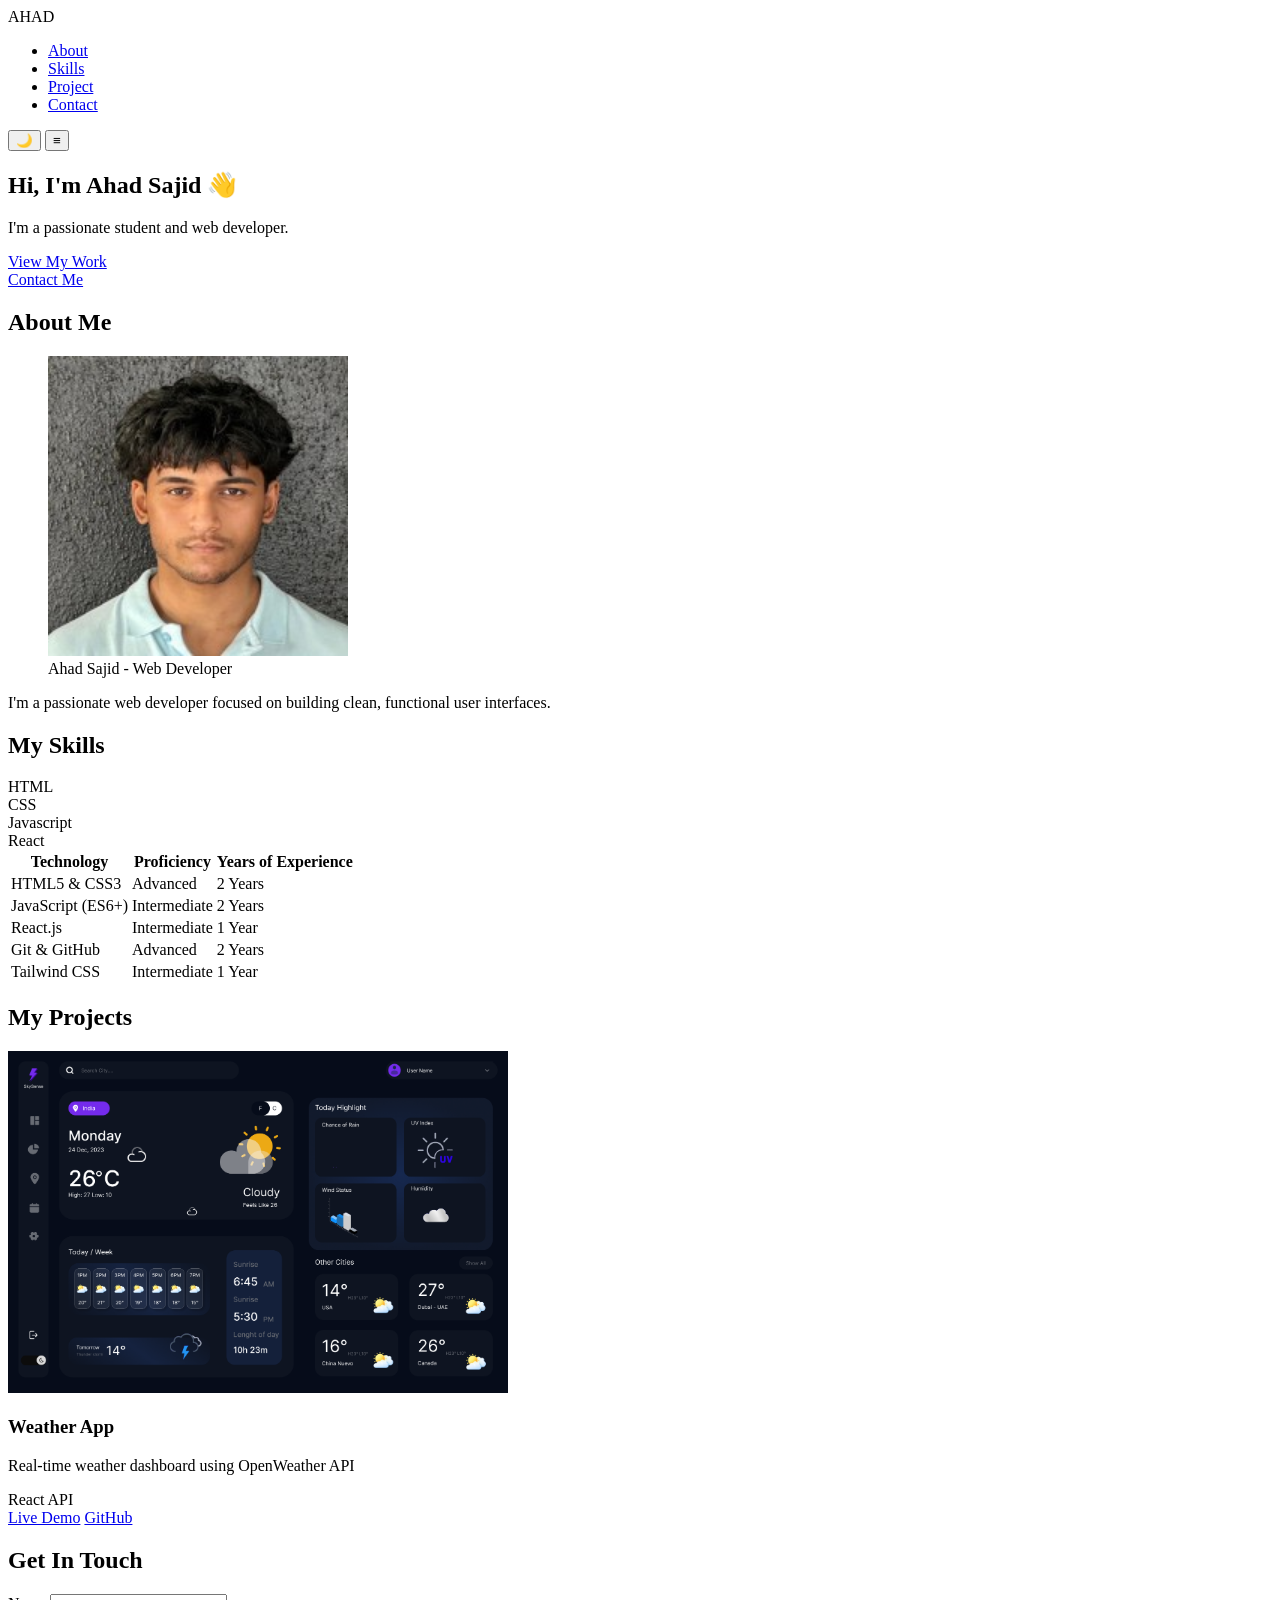
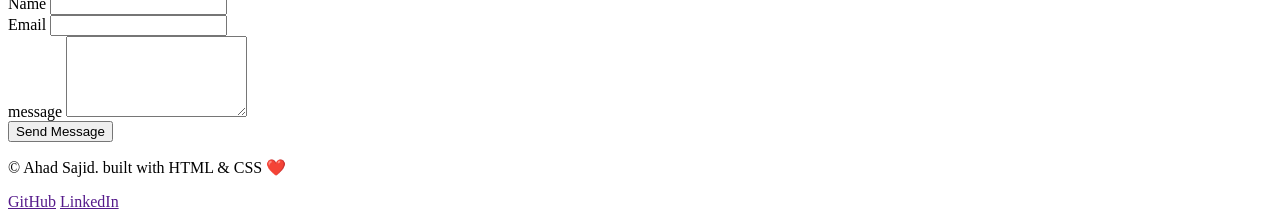
==== index.HTML @ 71b9ec17 "link" ====
<!DOCTYPE html>
<html lang="en">
  <head>
    <meta charset="UTF-8" />
    <meta name="viewport" content="width=device-width, initial-scale=1.0" />
    <title>My portfolio Ahad Sajid</title>

    <!-- Standard SEO Meta Tags -->
    <meta name="description" content="Portfolio of Ahad Sajid, a passionate student and web developer specializing in front-end development, HTML5, CSS3, JavaScript, and React." />
    <meta name="keywords" content="Ahad Sajid, web developer, portfolio, frontend developer, React, JavaScript, HTML, CSS" />
    <meta name="author" content="Ahad Sajid" />

    <!-- Open Graph (Facebook / WhatsApp / LinkedIn) Meta Tags -->
    <meta property="og:type" content="website" />
    <meta property="og:title" content="My portfolio Ahad Sajid" />
    <meta property="og:description" content="Portfolio of Ahad Sajid, a passionate student and web developer specializing in front-end development, HTML5, CSS3, JavaScript, and React." />
    <meta property="og:image" content="ahad.jpeg" />
    <meta property="og:url" content="#" />

    <!-- Twitter Card Meta Tags -->
    <meta name="twitter:card" content="summary_large_image" />
    <meta name="twitter:title" content="My portfolio Ahad Sajid" />
    <meta name="twitter:description" content="Portfolio of Ahad Sajid, a passionate student and web developer specializing in front-end development, HTML5, CSS3, JavaScript, and React." />
    <meta name="twitter:image" content="ahad.jpeg" />
  </head>
  <body>
    <header>
      <nav>
        <div class="logo">AHAD</div>
        <ul class="nav-link">
          <li><a href="#about">About</a></li>
          <li><a href="#skills">Skills</a></li>
          <li><a href="#projects">Project</a></li>
          <li><a href="#contact">Contact</a></li>
        </ul> 
        <button class="theme-toggle" aria-label="Toggle dark mode" title="Toggle dark mode">🌙</button> 
        <button class="menu-toggle" aria-label="Toggle navigation" aria-expanded="false">≡</button>
      </nav>
    </header>

    <main>
      <section id="hero" class="hero-section">
        <h1>Hi, I'm Ahad Sajid 👋</h1>
        <p>I'm a passionate student and web developer.</p>
        <div class="hero-button">
          <a href="#projects">View My Work</a><br>
          <a href="#contact">Contact Me</a>
        </div>
      </section>

      <section id="about" class="about-section">
        <h2>About Me</h2>
        <figure class="profile-figure">
          <img src="ahad.jpeg" alt="Ahad profile photo" width="300">
          <figcaption>Ahad Sajid - Web Developer</figcaption>
        </figure>
        <p>I'm a passionate web developer focused on building clean, functional user interfaces.</p>
      </section>

      <section id="skills" class="skill-section">
        <h2>My Skills</h2>
        <div class="skill-grid">
          <div class="skill-item" data-level="90">HTML</div>
          <div class="skill-item" data-level="80">CSS</div>
          <div class="skill-item" data-level="75">Javascript</div>
          <div class="skill-item" data-level="60">React</div>  
        </div>

        <!-- Skills Table -->
        <table>
          <thead>
            <tr>
              <th>Technology</th>
              <th>Proficiency</th>
              <th>Years of Experience</th>
            </tr>
          </thead>
          <tbody>
            <tr>
              <td>HTML5 & CSS3</td>
              <td>Advanced</td>
              <td>2 Years</td>
            </tr>
            <tr>
              <td>JavaScript (ES6+)</td>
              <td>Intermediate</td>
              <td>2 Years</td>
            </tr>
            <tr>
              <td>React.js</td>
              <td>Intermediate</td>
              <td>1 Year</td>
            </tr>
            <tr>
              <td>Git & GitHub</td>
              <td>Advanced</td>
              <td>2 Years</td>
            </tr>
            <tr>
              <td>Tailwind CSS</td>
              <td>Intermediate</td>
              <td>1 Year</td>
            </tr>
          </tbody>
        </table>
      </section>

      <section id="projects" class="projects-section">
        <h2>My Projects</h2>
        <div class="projects-grid">
          <article class="project-card" data-category="web">
            <img src="project1.png" alt="weather App screenshot" width="500px">
            <h3>Weather App</h3>
            <p>Real-time weather dashboard using OpenWeather API</p>
            <div class="project_tags">
              <span>React</span>
              <span>API</span>
            </div>
            <a href="#">Live Demo</a>
            <a href="https://github.com/Ahadcf">GitHub</a>
          </article>
        </div>
      </section>

      <!-- Restored Contact Section -->
      <section id="contact" class="contact-section">
        <h2>Get In Touch</h2>
        <form action="#" method="post" novalidate>
          <div class="form-group">
            <label for="name">Name</label>
            <input type="text" id="name" name="name" required>
          </div>
          <div class="form-group">
            <label for="email">Email</label>
            <input type="email" name="email" id="email" required>
          </div>
          <div class="form-group">
            <label for="message">message</label>
            <textarea name="message" id="message" rows="5" required></textarea>
          </div>
          <button type="submit" class="btn btn-primary">Send Message</button>
        </form>
      </section>
    </main>

    <!-- Updated Footer with Your Information -->
    <footer class="site-footer">
      <p>
        &copy; Ahad Sajid. built with HTML & CSS ❤️
      </p>
      <nav aria-label="socialmedia lins">
        <a href="" target="_blank">GitHub</a>
        <a href="" target="_blank">LinkedIn</a>
      </nav>
    </footer>
  </body>
</html>
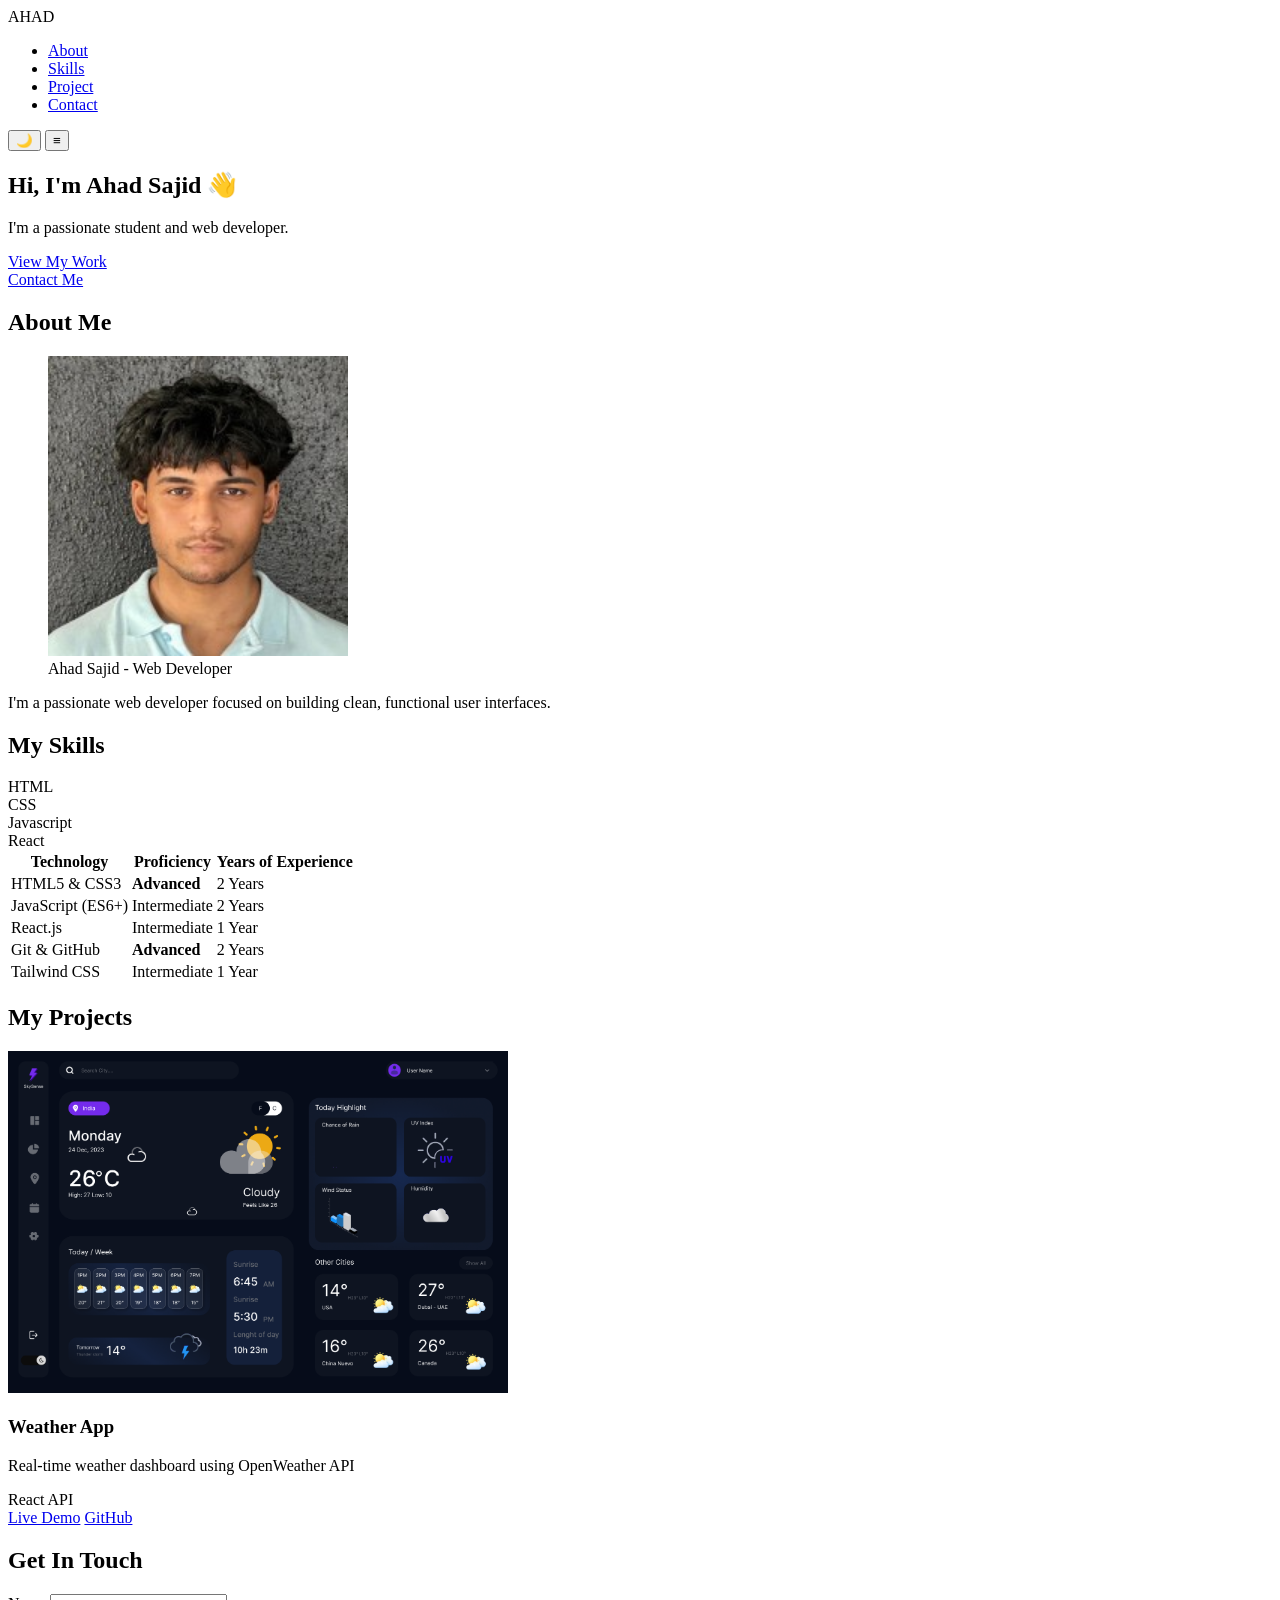
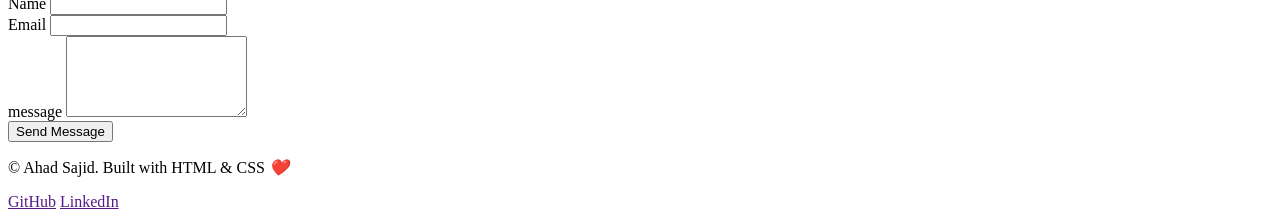
==== commit ddce8547: "style" ====
--- a/index.HTML
+++ b/index.HTML
@@ -78,7 +78,7 @@
           <tbody>
             <tr>
               <td>HTML5 & CSS3</td>
-              <td>Advanced</td>
+              <td><strong>Advanced</strong></td>
               <td>2 Years</td>
             </tr>
             <tr>
@@ -93,7 +93,7 @@
             </tr>
             <tr>
               <td>Git & GitHub</td>
-              <td>Advanced</td>
+              <td><strong>Advanced</strong></td>
               <td>2 Years</td>
             </tr>
             <tr>
@@ -108,7 +108,8 @@
       <section id="projects" class="projects-section">
         <h2>My Projects</h2>
         <div class="projects-grid">
-          <article class="project-card" data-category="web">
+          <!-- Added multiple data-* attributes to the project card below -->
+          <article class="project-card" data-category="web" data-year="2026" data-tech="react">
             <img src="project1.png" alt="weather App screenshot" width="500px">
             <h3>Weather App</h3>
             <p>Real-time weather dashboard using OpenWeather API</p>
@@ -146,7 +147,7 @@
     <!-- Updated Footer with Your Information -->
     <footer class="site-footer">
       <p>
-        &copy; Ahad Sajid. built with HTML & CSS ❤️
+        &copy; Ahad Sajid. Built with HTML & CSS <em>❤️</em>
       </p>
       <nav aria-label="socialmedia lins">
         <a href="" target="_blank">GitHub</a>
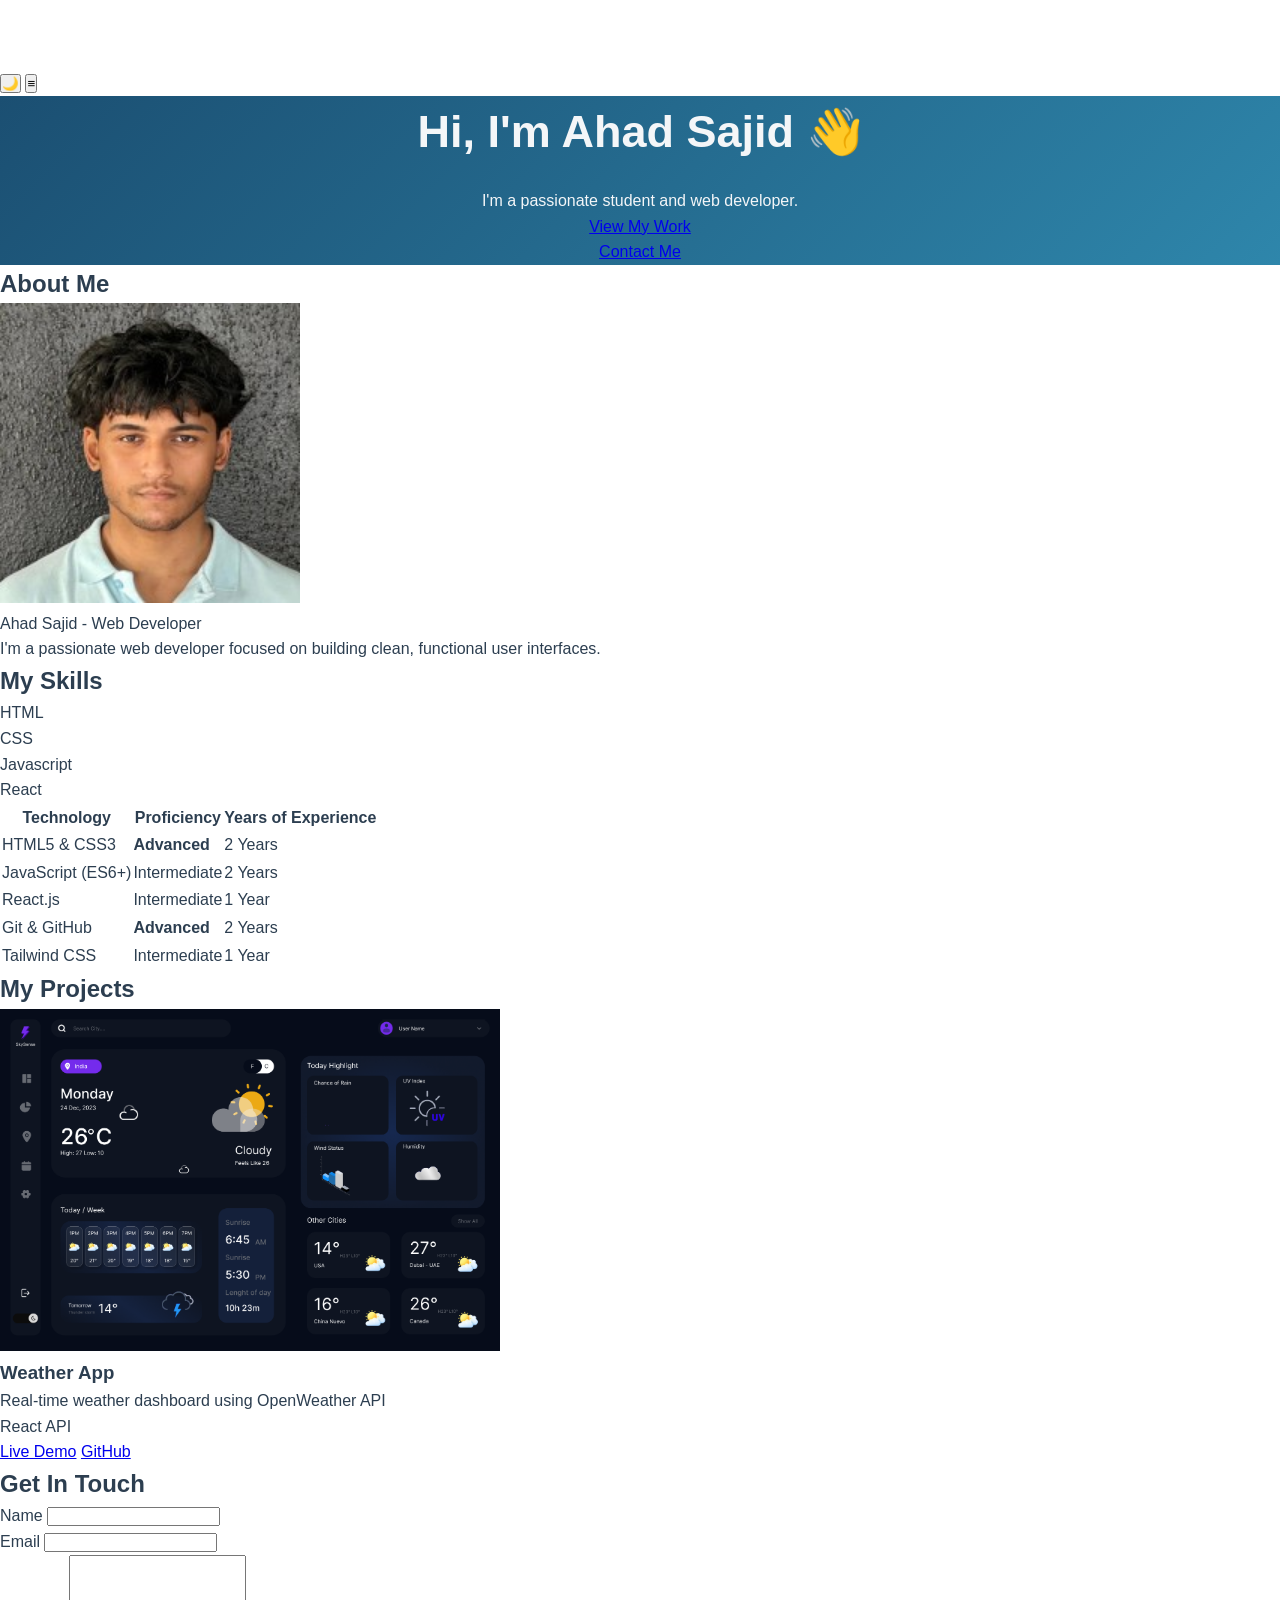
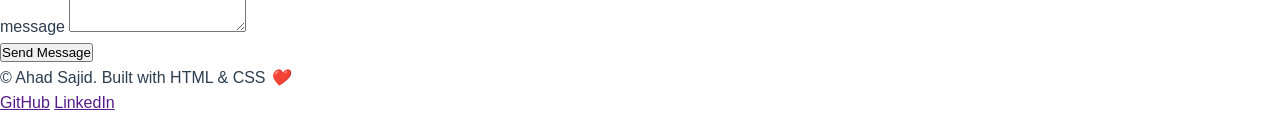
==== commit e2fb41fd: "styl upd" ====
--- a/index.HTML
+++ b/index.HTML
@@ -22,6 +22,7 @@
     <meta name="twitter:title" content="My portfolio Ahad Sajid" />
     <meta name="twitter:description" content="Portfolio of Ahad Sajid, a passionate student and web developer specializing in front-end development, HTML5, CSS3, JavaScript, and React." />
     <meta name="twitter:image" content="ahad.jpeg" />
+    <link rel="stylesheet" href="style.css">
   </head>
   <body>
     <header>
--- a/style.css
+++ b/style.css
@@ -0,0 +1,61 @@
+*{
+    box-sizing: border-box;
+    margin:0;
+    padding: 0;
+}
+:root{
+    --primary:#1B4F72;
+    --accent:#F18F01;
+    --text:#2C3E50;
+    --light:#F4F6F8;
+    --white:#FFFFFF;
+    --font-main:'Segoe UI', Tahoma, Geneva, Verdana, sans-serif;
+ 
+}
+body{
+    font-family:var(--font-main);
+    color:var(--text);
+    line-height:1.6;
+    background: #FFFFFF;
+}
+.navbar{
+    display: flex;
+    justify-content: space-between;
+    align-items: center;
+    padding: 20px 5%;
+    background:var(--primary);
+    /* position:sticky;
+    top:0;
+    z-index: 1000; */
+}
+.logo{
+    font-size: 28px;
+    font-weight:bold;
+    color:var(--white);
+}
+ 
+.nav-link{
+    list-style:none;
+    display: flex;
+    gap:30px;
+}
+ 
+.nav-link a{
+    text-decoration: none;
+    color:var(--white);
+    font-weight:500;
+}
+ 
+.nav-link a:hover{
+    color:var(--accent);
+}
+.hero-section{
+    background:linear-gradient(135deg, var(--primary),#2E86AB);
+    color: #F4F6F8;
+    text-align: center;
+}
+ 
+.hero-section h1{
+    font-size:45px;
+    margin-bottom:20px;
+}
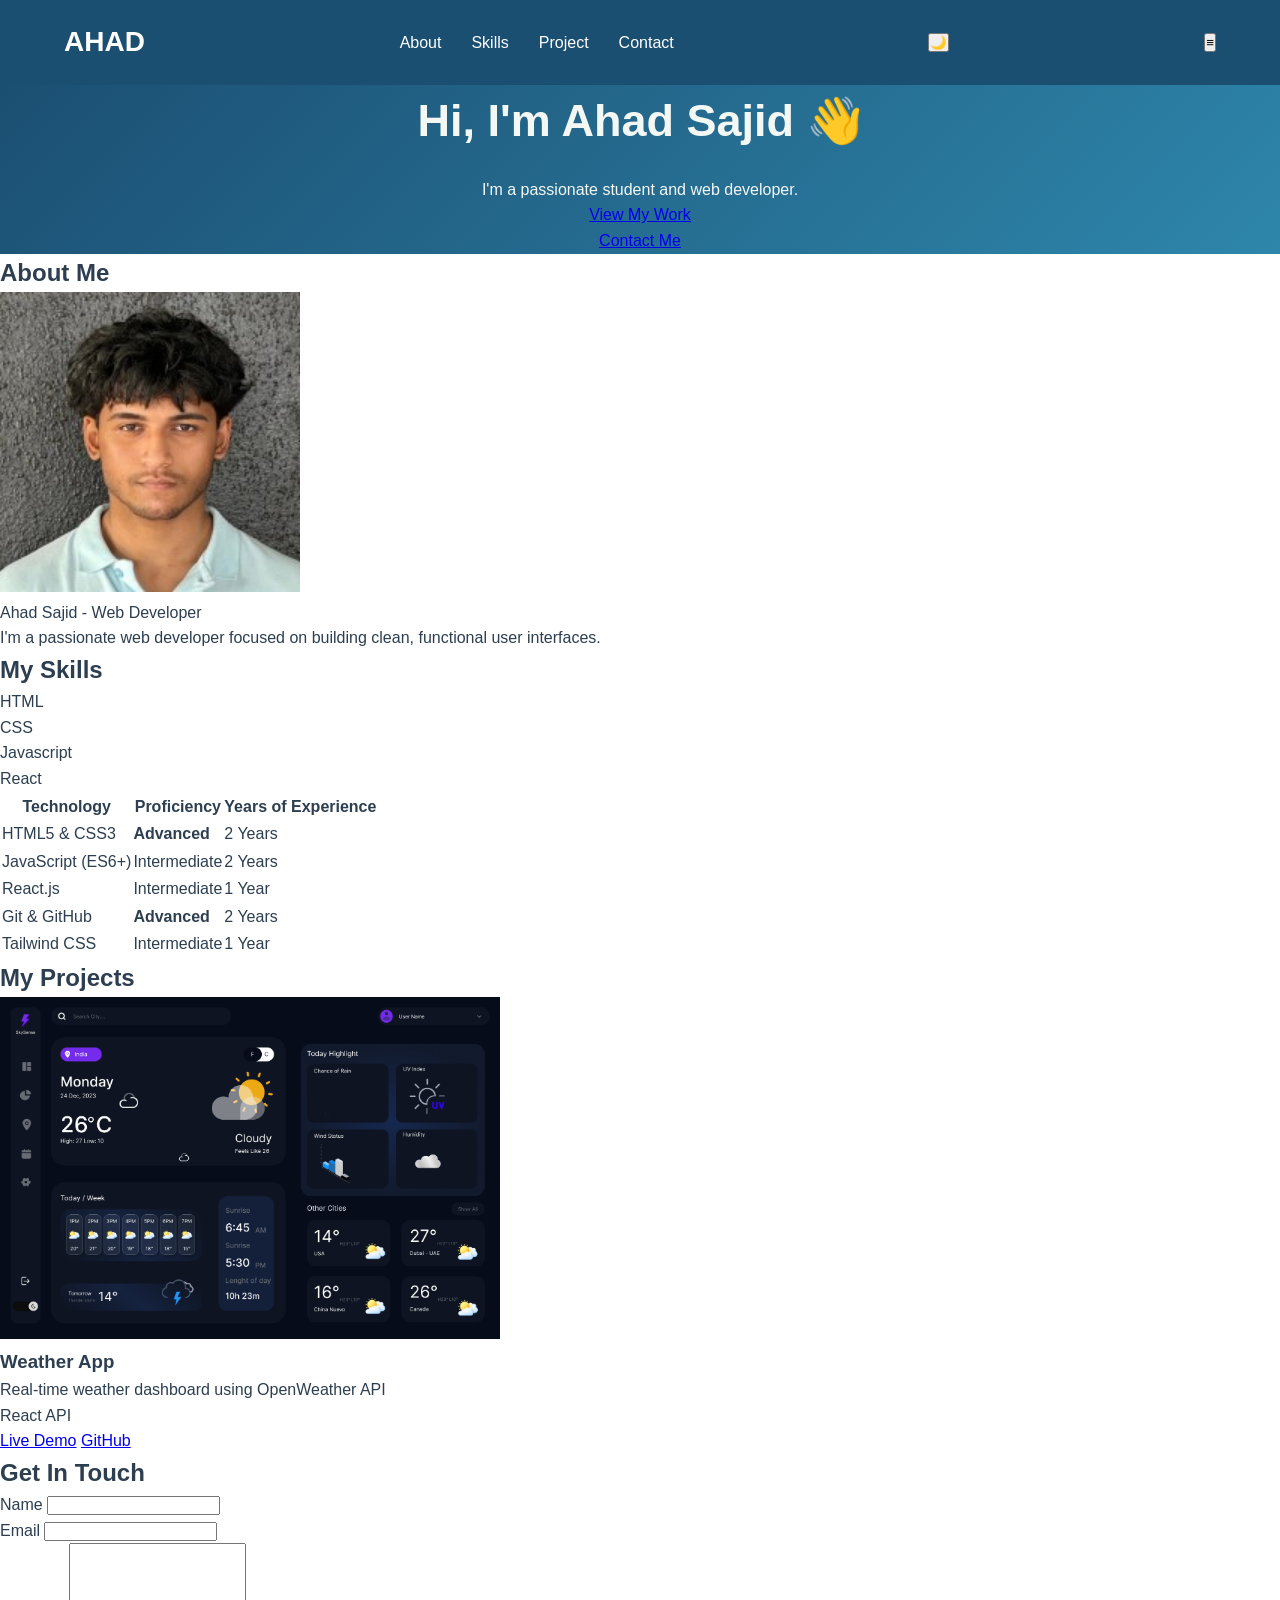
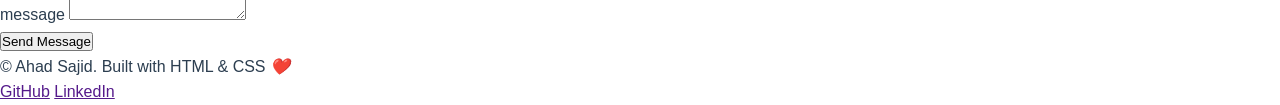
==== commit 4dab1743: "day 5" ====
--- a/index.HTML
+++ b/index.HTML
@@ -26,7 +26,7 @@
   </head>
   <body>
     <header>
-      <nav>
+      <nav class="navbar">
         <div class="logo">AHAD</div>
         <ul class="nav-link">
           <li><a href="#about">About</a></li>
--- a/style.css
+++ b/style.css
@@ -18,15 +18,19 @@
     line-height:1.6;
     background: #FFFFFF;
 }
+
+header{
+    position:sticky;
+    top:0;
+    z-index: 10000;
+}
 .navbar{
     display: flex;
     justify-content: space-between;
     align-items: center;
     padding: 20px 5%;
     background:var(--primary);
-    /* position:sticky;
-    top:0;
-    z-index: 1000; */
+   
 }
 .logo{
     font-size: 28px;
@@ -51,11 +55,11 @@
 }
 .hero-section{
     background:linear-gradient(135deg, var(--primary),#2E86AB);
-    color: #F4F6F8;
+    color: #f4f8f4;
     text-align: center;
 }
  
 .hero-section h1{
     font-size:45px;
     margin-bottom:20px;
-}+}
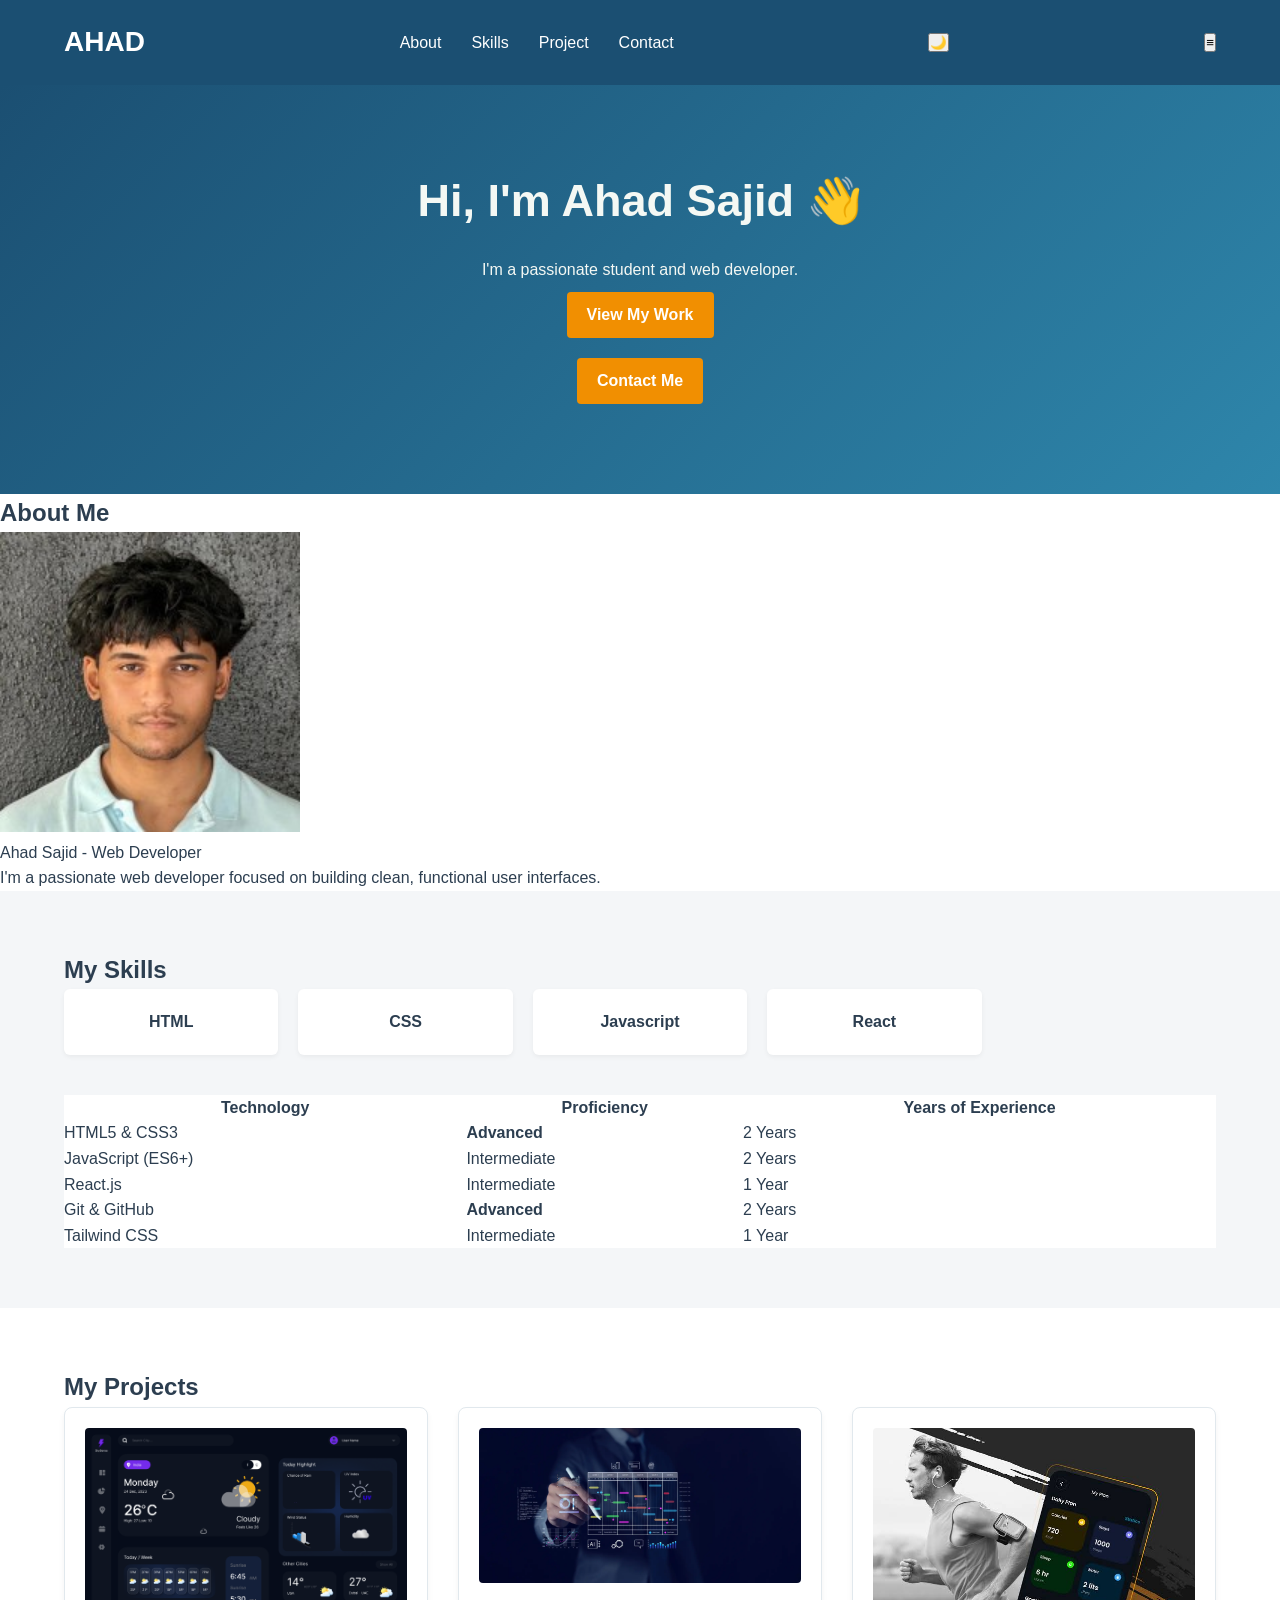
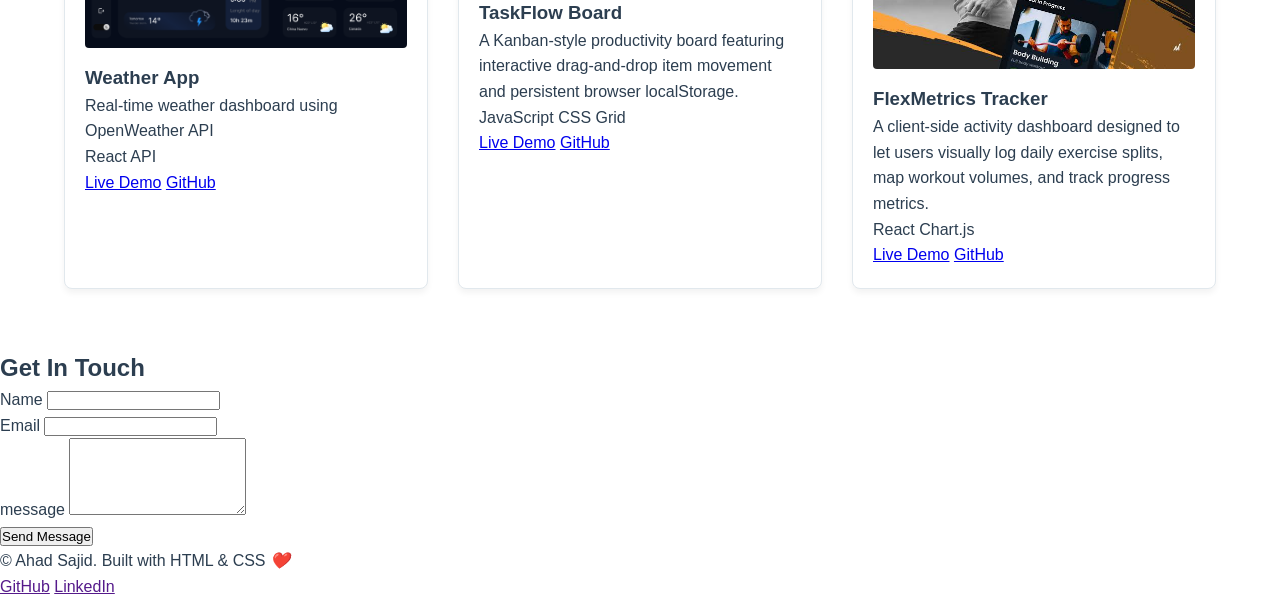
==== commit b388bd62: "day6" ====
--- a/index.HTML
+++ b/index.HTML
@@ -22,6 +22,8 @@
     <meta name="twitter:title" content="My portfolio Ahad Sajid" />
     <meta name="twitter:description" content="Portfolio of Ahad Sajid, a passionate student and web developer specializing in front-end development, HTML5, CSS3, JavaScript, and React." />
     <meta name="twitter:image" content="ahad.jpeg" />
+    
+    <!-- Link to external stylesheet -->
     <link rel="stylesheet" href="style.css">
   </head>
   <body>
@@ -109,9 +111,9 @@
       <section id="projects" class="projects-section">
         <h2>My Projects</h2>
         <div class="projects-grid">
-          <!-- Added multiple data-* attributes to the project card below -->
+          <!-- Project Card 1 (Weather App) -->
           <article class="project-card" data-category="web" data-year="2026" data-tech="react">
-            <img src="project1.png" alt="weather App screenshot" width="500px">
+            <img src="project1.png" alt="weather App screenshot">
             <h3>Weather App</h3>
             <p>Real-time weather dashboard using OpenWeather API</p>
             <div class="project_tags">
@@ -121,10 +123,35 @@
             <a href="#">Live Demo</a>
             <a href="https://github.com/Ahadcf">GitHub</a>
           </article>
+
+          <!-- Project Card 2 (Task Manager) -->
+          <article class="project-card" data-category="web" data-year="2026" data-tech="javascript">
+            <img src="project2.png" alt="Task manager app screenshot">
+            <h3>TaskFlow Board</h3>
+            <p>A Kanban-style productivity board featuring interactive drag-and-drop item movement and persistent browser localStorage.</p>
+            <div class="project_tags">
+              <span>JavaScript</span>
+              <span>CSS Grid</span>
+            </div>
+            <a href="#">Live Demo</a>
+            <a href="https://github.com/Ahadcf">GitHub</a>
+          </article>
+
+          <!-- Project Card 3 (Fitness Tracker) -->
+          <article class="project-card" data-category="web" data-year="2026" data-tech="react">
+            <img src="project3.png" alt="Fitness tracker application interface screenshot">
+            <h3>FlexMetrics Tracker</h3>
+            <p>A client-side activity dashboard designed to let users visually log daily exercise splits, map workout volumes, and track progress metrics.</p>
+            <div class="project_tags">
+              <span>React</span>
+              <span>Chart.js</span>
+            </div>
+            <a href="#">Live Demo</a>
+            <a href="https://github.com/Ahadcf">GitHub</a>
+          </article>
         </div>
       </section>
 
-      <!-- Restored Contact Section -->
       <section id="contact" class="contact-section">
         <h2>Get In Touch</h2>
         <form action="#" method="post" novalidate>
@@ -145,7 +172,6 @@
       </section>
     </main>
 
-    <!-- Updated Footer with Your Information -->
     <footer class="site-footer">
       <p>
         &copy; Ahad Sajid. Built with HTML & CSS <em>❤️</em>
--- a/style.css
+++ b/style.css
@@ -1,65 +1,166 @@
-*{
+* {
     box-sizing: border-box;
-    margin:0;
+    margin: 0;
     padding: 0;
 }
-:root{
-    --primary:#1B4F72;
-    --accent:#F18F01;
-    --text:#2C3E50;
-    --light:#F4F6F8;
-    --white:#FFFFFF;
-    --font-main:'Segoe UI', Tahoma, Geneva, Verdana, sans-serif;
- 
-}
-body{
-    font-family:var(--font-main);
-    color:var(--text);
-    line-height:1.6;
-    background: #FFFFFF;
+
+html, body {
+    width: 100%;
+    overflow-x: hidden; /* Prevents stray elements from causing horizontal scrolling */
 }
 
-header{
-    position:sticky;
-    top:0;
+
+:root {
+    --primary: #1B4F72;
+    --accent: #F18F01;
+    --text: #2C3E50;
+    --light: #F4F6F8;
+    --white: #FFFFFF;
+    --font-main: 'Segoe UI', Tahoma, Geneva, Verdana, sans-serif;
+}
+
+
+
+body {
+    font-family: var(--font-main);
+    color: var(--text);
+    line-height: 1.6;
+    background: var(--white);
+}
+
+header {
+    position: sticky;
+    top: 0;
     z-index: 10000;
 }
-.navbar{
+
+.navbar {
     display: flex;
     justify-content: space-between;
     align-items: center;
     padding: 20px 5%;
-    background:var(--primary);
-   
+    background: var(--primary);
 }
-.logo{
+
+.logo {
     font-size: 28px;
-    font-weight:bold;
-    color:var(--white);
+    font-weight: bold;
+    color: var(--white);
 }
- 
-.nav-link{
-    list-style:none;
+
+.nav-link {
+    list-style: none;
     display: flex;
-    gap:30px;
+    gap: 30px;
 }
- 
-.nav-link a{
+
+.nav-link a {
     text-decoration: none;
-    color:var(--white);
-    font-weight:500;
+    color: var(--white);
+    font-weight: 500;
 }
- 
-.nav-link a:hover{
-    color:var(--accent);
+
+.nav-link a:hover {
+    color: var(--accent);
 }
-.hero-section{
-    background:linear-gradient(135deg, var(--primary),#2E86AB);
+
+.hero-section {
+    background: linear-gradient(135deg, var(--primary), #2E86AB);
     color: #f4f8f4;
     text-align: center;
+    padding: 80px 20px;
+    display: flex;
+    flex-direction: column;
+    justify-content: center;
+    align-items: center;
 }
- 
-.hero-section h1{
-    font-size:45px;
-    margin-bottom:20px;
+
+.hero-section h1 {
+    font-size: clamp(32px, 5vw, 45px); /* Fluid typography to prevent text clipping */
+    margin-bottom: 20px;
 }
+
+.hero-button a {
+    display: inline-block;
+    margin: 10px;
+    padding: 10px 20px;
+    background-color: var(--accent);
+    color: var(--white);
+    text-decoration: none;
+    border-radius: 4px;
+    font-weight: bold;
+}
+
+
+.skill-section {
+    padding: 60px 5%;
+    background-color: var(--light);
+}
+
+.skill-grid {
+    display: grid;
+    grid-template-columns: repeat(auto-fill, minmax(200px, 1fr));
+    gap: 20px;
+    margin-bottom: 40px;
+}
+
+.skill-item {
+    background: var(--white);
+    padding: 20px;
+    text-align: center;
+    border-radius: 6px;
+    font-weight: bold;
+    box-shadow: 0 2px 5px rgba(0,0,0,0.05);
+}
+
+.skill-section table {
+    width: 100%;
+    margin-top: 30px;
+    border-collapse: collapse;
+    background: var(--white);
+}
+
+
+.projects-section {
+    padding: 60px 5%;
+}
+
+.projects-grid {
+    display: grid;
+    /* 1. Mobile First: 1 column by default */
+    grid-template-columns: repeat(1, 1fr);
+    gap: 30px;
+}
+
+.project-card {
+    background: var(--white);
+    border: 1px solid #e1e8ed;
+    border-radius: 8px;
+    padding: 20px;
+    box-shadow: 0 4px 6px rgba(0,0,0,0.05);
+}
+
+.project-card img {
+    width: 100%;       
+    height: auto;     
+    max-width: 100%;   
+    border-radius: 4px;
+    display: block;
+    margin-bottom: 15px;
+}
+
+
+
+/* 2. Tablet Viewport (768px and up): 2 columns */
+@media (min-width: 768px) {
+    .projects-grid {
+        grid-template-columns: repeat(2, 1fr);
+    }
+}
+
+/* 3. Desktop Viewport (1024px and up): 3 columns */
+@media (min-width: 1024px) {
+    .projects-grid {
+        grid-template-columns: repeat(3, 1fr);
+    }
+}
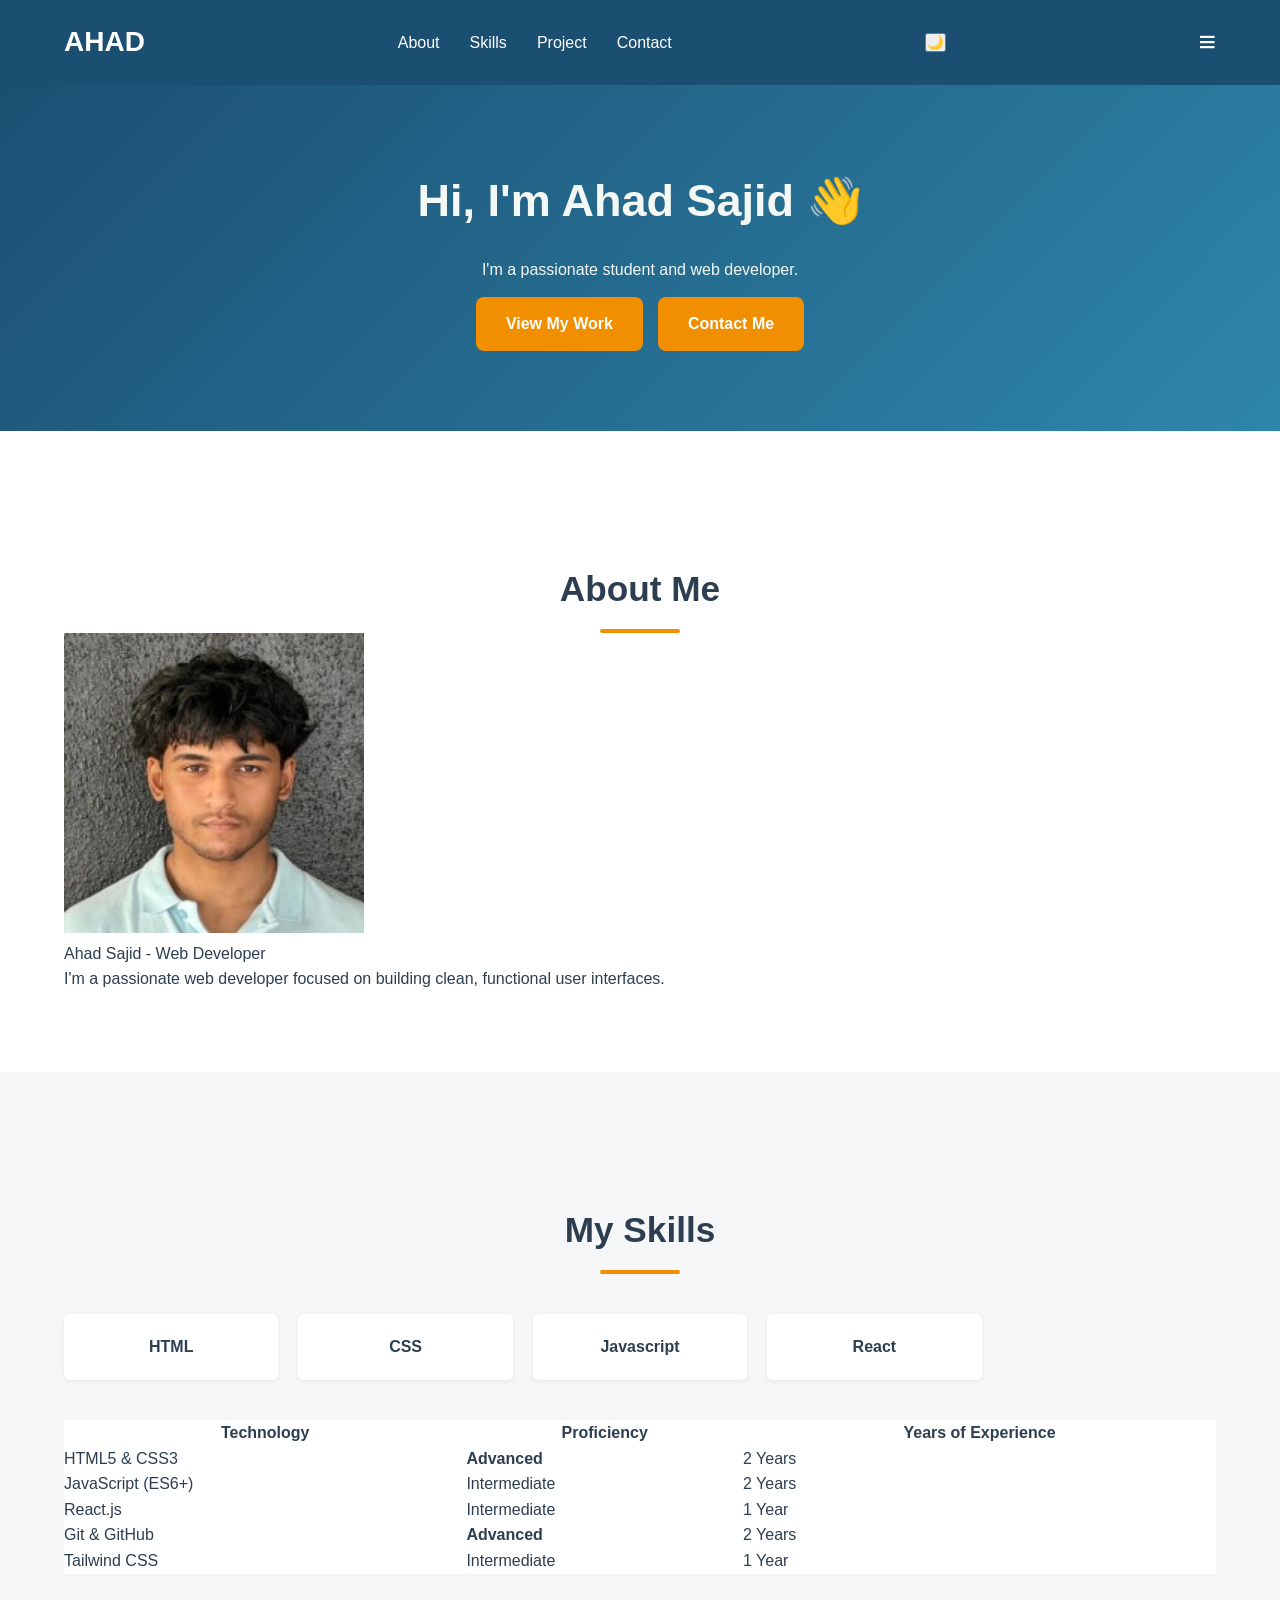
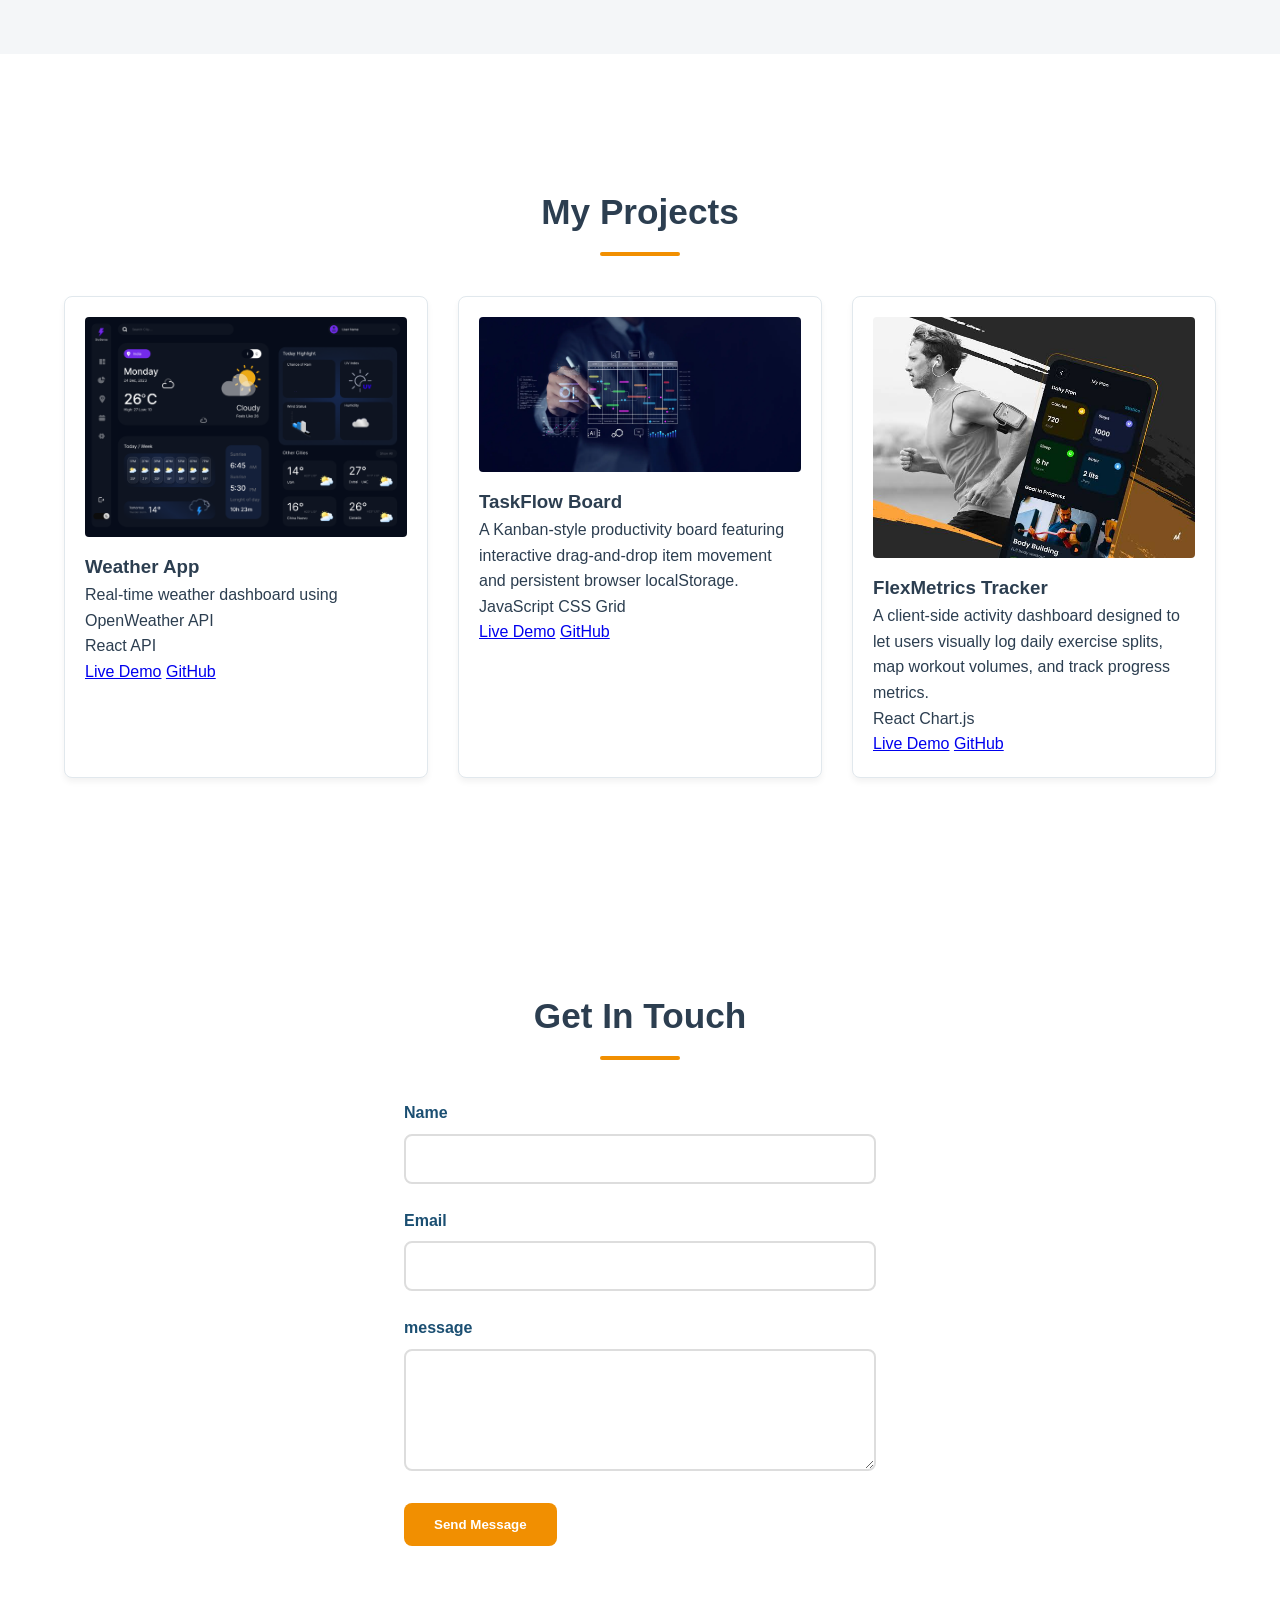
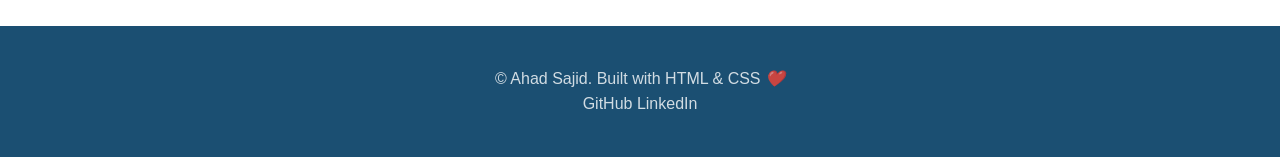
==== commit af0f2acb: "day6" ====
--- a/index.HTML
+++ b/index.HTML
@@ -5,25 +5,21 @@
     <meta name="viewport" content="width=device-width, initial-scale=1.0" />
     <title>My portfolio Ahad Sajid</title>
 
-    <!-- Standard SEO Meta Tags -->
     <meta name="description" content="Portfolio of Ahad Sajid, a passionate student and web developer specializing in front-end development, HTML5, CSS3, JavaScript, and React." />
     <meta name="keywords" content="Ahad Sajid, web developer, portfolio, frontend developer, React, JavaScript, HTML, CSS" />
     <meta name="author" content="Ahad Sajid" />
 
-    <!-- Open Graph (Facebook / WhatsApp / LinkedIn) Meta Tags -->
     <meta property="og:type" content="website" />
     <meta property="og:title" content="My portfolio Ahad Sajid" />
     <meta property="og:description" content="Portfolio of Ahad Sajid, a passionate student and web developer specializing in front-end development, HTML5, CSS3, JavaScript, and React." />
     <meta property="og:image" content="ahad.jpeg" />
     <meta property="og:url" content="#" />
 
-    <!-- Twitter Card Meta Tags -->
     <meta name="twitter:card" content="summary_large_image" />
     <meta name="twitter:title" content="My portfolio Ahad Sajid" />
     <meta name="twitter:description" content="Portfolio of Ahad Sajid, a passionate student and web developer specializing in front-end development, HTML5, CSS3, JavaScript, and React." />
     <meta name="twitter:image" content="ahad.jpeg" />
     
-    <!-- Link to external stylesheet -->
     <link rel="stylesheet" href="style.css">
   </head>
   <body>
@@ -44,10 +40,10 @@
     <main>
       <section id="hero" class="hero-section">
         <h1>Hi, I'm Ahad Sajid 👋</h1>
-        <p>I'm a passionate student and web developer.</p>
+        <p class="tagline">I'm a passionate student and web developer.</p>
         <div class="hero-button">
-          <a href="#projects">View My Work</a><br>
-          <a href="#contact">Contact Me</a>
+          <a href="#projects" class="btn btn-primary">View My Work</a>
+          <a href="#contact" class="btn btn-primary">Contact Me</a>
         </div>
       </section>
 
@@ -69,7 +65,6 @@
           <div class="skill-item" data-level="60">React</div>  
         </div>
 
-        <!-- Skills Table -->
         <table>
           <thead>
             <tr>
@@ -111,7 +106,6 @@
       <section id="projects" class="projects-section">
         <h2>My Projects</h2>
         <div class="projects-grid">
-          <!-- Project Card 1 (Weather App) -->
           <article class="project-card" data-category="web" data-year="2026" data-tech="react">
             <img src="project1.png" alt="weather App screenshot">
             <h3>Weather App</h3>
@@ -124,7 +118,6 @@
             <a href="https://github.com/Ahadcf">GitHub</a>
           </article>
 
-          <!-- Project Card 2 (Task Manager) -->
           <article class="project-card" data-category="web" data-year="2026" data-tech="javascript">
             <img src="project2.png" alt="Task manager app screenshot">
             <h3>TaskFlow Board</h3>
@@ -137,7 +130,6 @@
             <a href="https://github.com/Ahadcf">GitHub</a>
           </article>
 
-          <!-- Project Card 3 (Fitness Tracker) -->
           <article class="project-card" data-category="web" data-year="2026" data-tech="react">
             <img src="project3.png" alt="Fitness tracker application interface screenshot">
             <h3>FlexMetrics Tracker</h3>
--- a/style.css
+++ b/style.css
@@ -6,9 +6,8 @@
 
 html, body {
     width: 100%;
-    overflow-x: hidden; /* Prevents stray elements from causing horizontal scrolling */
-}
-
+    overflow-x: hidden;
+}
 
 :root {
     --primary: #1B4F72;
@@ -19,8 +18,6 @@
     --font-main: 'Segoe UI', Tahoma, Geneva, Verdana, sans-serif;
 }
 
-
-
 body {
     font-family: var(--font-main);
     color: var(--text);
@@ -34,6 +31,72 @@
     z-index: 10000;
 }
 
+section {
+    padding: 80px 5%;
+}
+
+section h2 {
+    font-size: 2.2rem;
+    text-align: center;
+    margin-top: 50px;
+    position: relative;
+}
+
+section h2::after {
+    content: "";
+    display: block;
+    width: 80px;
+    height: 4px;
+    background: var(--accent);
+    margin: 12px auto 0;
+    border-radius: 2px;
+}
+
+.btn {
+    display: inline-block;
+    padding: 12px 28px;
+    border-radius: 8px;
+    text-decoration: none;
+    font-weight: 600;
+    cursor: pointer;
+    border: 2px solid transparent;
+    transition: all 0.3s ease;
+}
+
+.btn-primary {
+    background-color: var(--accent);
+    color: var(--white);
+}
+
+.btn-primary:hover {
+    background-color: transparent;
+    color: var(--accent);
+    border-color: var(--accent);
+}
+
+@keyframes fadeinup {
+    from {
+        opacity: 0;
+        transform: translateY(30px);
+    }
+    to {
+        opacity: 1;
+        transform: translateY(0);
+    }
+}
+
+.tagline {
+    animation: fadeinup 0.8s ease 0.2s both;
+}
+
+.hero-button {
+    animation: fadeinup 0.8s ease 0.2s both;
+}
+
+.hero-section h1 {
+    animation: fadeinup 0.8s ease 0.2s both;
+}
+
 .navbar {
     display: flex;
     justify-content: space-between;
@@ -64,11 +127,18 @@
     color: var(--accent);
 }
 
+.menu-toggle {
+    background: none;
+    border: none;
+    color: white;
+    font-size: 30px;
+    cursor: pointer;
+}
+
 .hero-section {
     background: linear-gradient(135deg, var(--primary), #2E86AB);
     color: #f4f8f4;
     text-align: center;
-    padding: 80px 20px;
     display: flex;
     flex-direction: column;
     justify-content: center;
@@ -76,24 +146,19 @@
 }
 
 .hero-section h1 {
-    font-size: clamp(32px, 5vw, 45px); /* Fluid typography to prevent text clipping */
+    font-size: clamp(32px, 5vw, 45px);
     margin-bottom: 20px;
 }
 
-.hero-button a {
-    display: inline-block;
-    margin: 10px;
-    padding: 10px 20px;
-    background-color: var(--accent);
-    color: var(--white);
-    text-decoration: none;
-    border-radius: 4px;
-    font-weight: bold;
-}
-
+.hero-button {
+    margin-top: 15px;
+    display: flex;
+    gap: 15px;
+    justify-content: center;
+    flex-wrap: wrap;
+}
 
 .skill-section {
-    padding: 60px 5%;
     background-color: var(--light);
 }
 
@@ -101,6 +166,7 @@
     display: grid;
     grid-template-columns: repeat(auto-fill, minmax(200px, 1fr));
     gap: 20px;
+    margin-top: 40px;
     margin-bottom: 40px;
 }
 
@@ -120,16 +186,11 @@
     background: var(--white);
 }
 
-
-.projects-section {
-    padding: 60px 5%;
-}
-
 .projects-grid {
     display: grid;
-    /* 1. Mobile First: 1 column by default */
     grid-template-columns: repeat(1, 1fr);
     gap: 30px;
+    margin-top: 40px;
 }
 
 .project-card {
@@ -141,26 +202,72 @@
 }
 
 .project-card img {
-    width: 100%;       
-    height: auto;     
-    max-width: 100%;   
+    width: 100%;
+    height: auto;
+    max-width: 100%;
     border-radius: 4px;
     display: block;
     margin-bottom: 15px;
 }
 
-
-
-/* 2. Tablet Viewport (768px and up): 2 columns */
+.contact-section {
+    max-width: 600px;
+    margin: 0 auto;
+}
+
+.contact-section form {
+    margin-top: 40px;
+}
+
+.form-group {
+    margin-bottom: 24px;
+}
+
+.form-group label {
+    display: block;
+    font-weight: 600;
+    margin-bottom: 8px;
+    color: var(--primary);
+}
+
+.form-group input,
+.form-group textarea {
+    width: 100%;
+    padding: 14px 16px;
+    border: 2px solid #DDD;
+    border-radius: 8px;
+    font-size: 1rem;
+    font-family: inherit;
+    transition: border-color 0.3s;
+}
+
+.form-group input:focus,
+.form-group textarea:focus {
+    outline: none;
+    border-color: var(--primary);
+    box-shadow: 0 0 0 3px rgba(27,79,114,0.15);
+}
+
+.site-footer {
+    background-color: var(--primary);
+    color: rgba(255, 255, 255, 0.8);
+    text-align: center;
+    padding: 40px 5%;
+}
+
+.site-footer a {
+    text-decoration: none;
+    color: rgba(255, 255, 255, 0.8);
+}
+
 @media (min-width: 768px) {
     .projects-grid {
         grid-template-columns: repeat(2, 1fr);
     }
 }
 
-/* 3. Desktop Viewport (1024px and up): 3 columns */
 @media (min-width: 1024px) {
     .projects-grid {
         grid-template-columns: repeat(3, 1fr);
     }
-}
+}
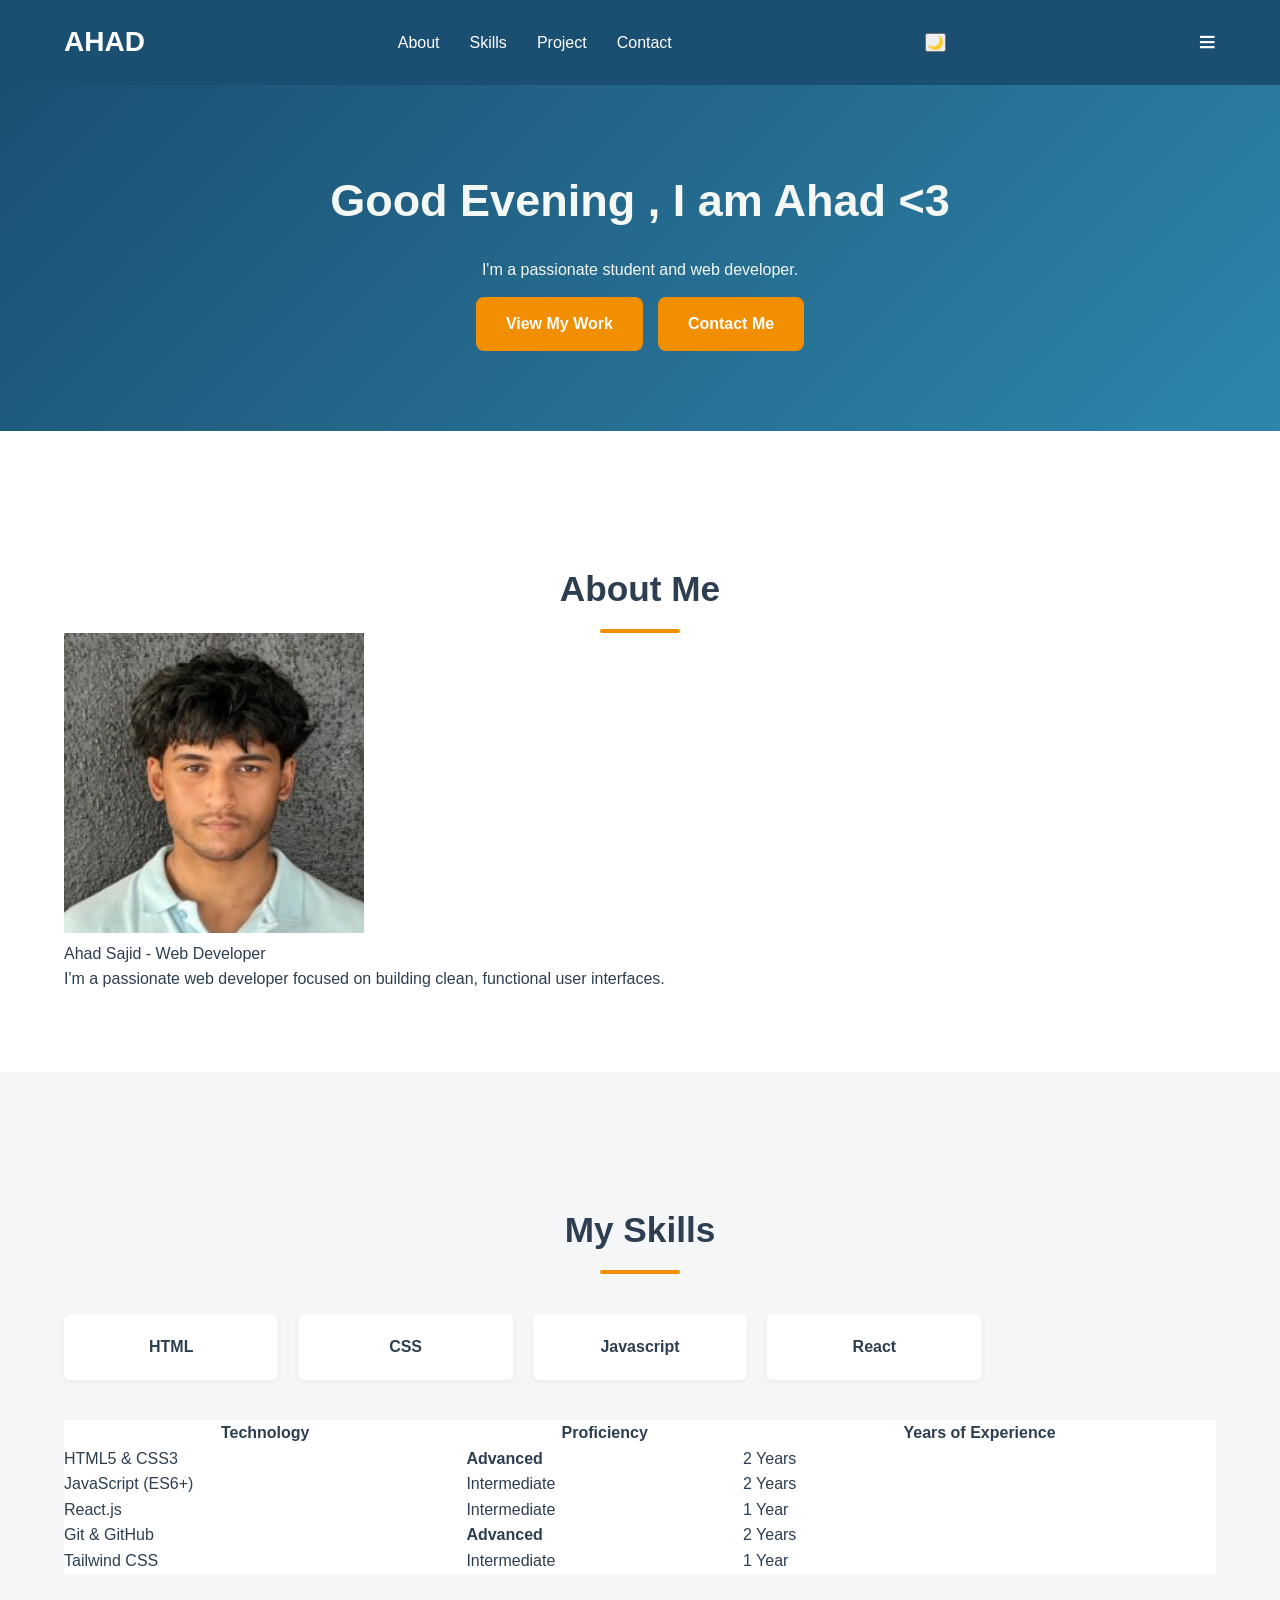
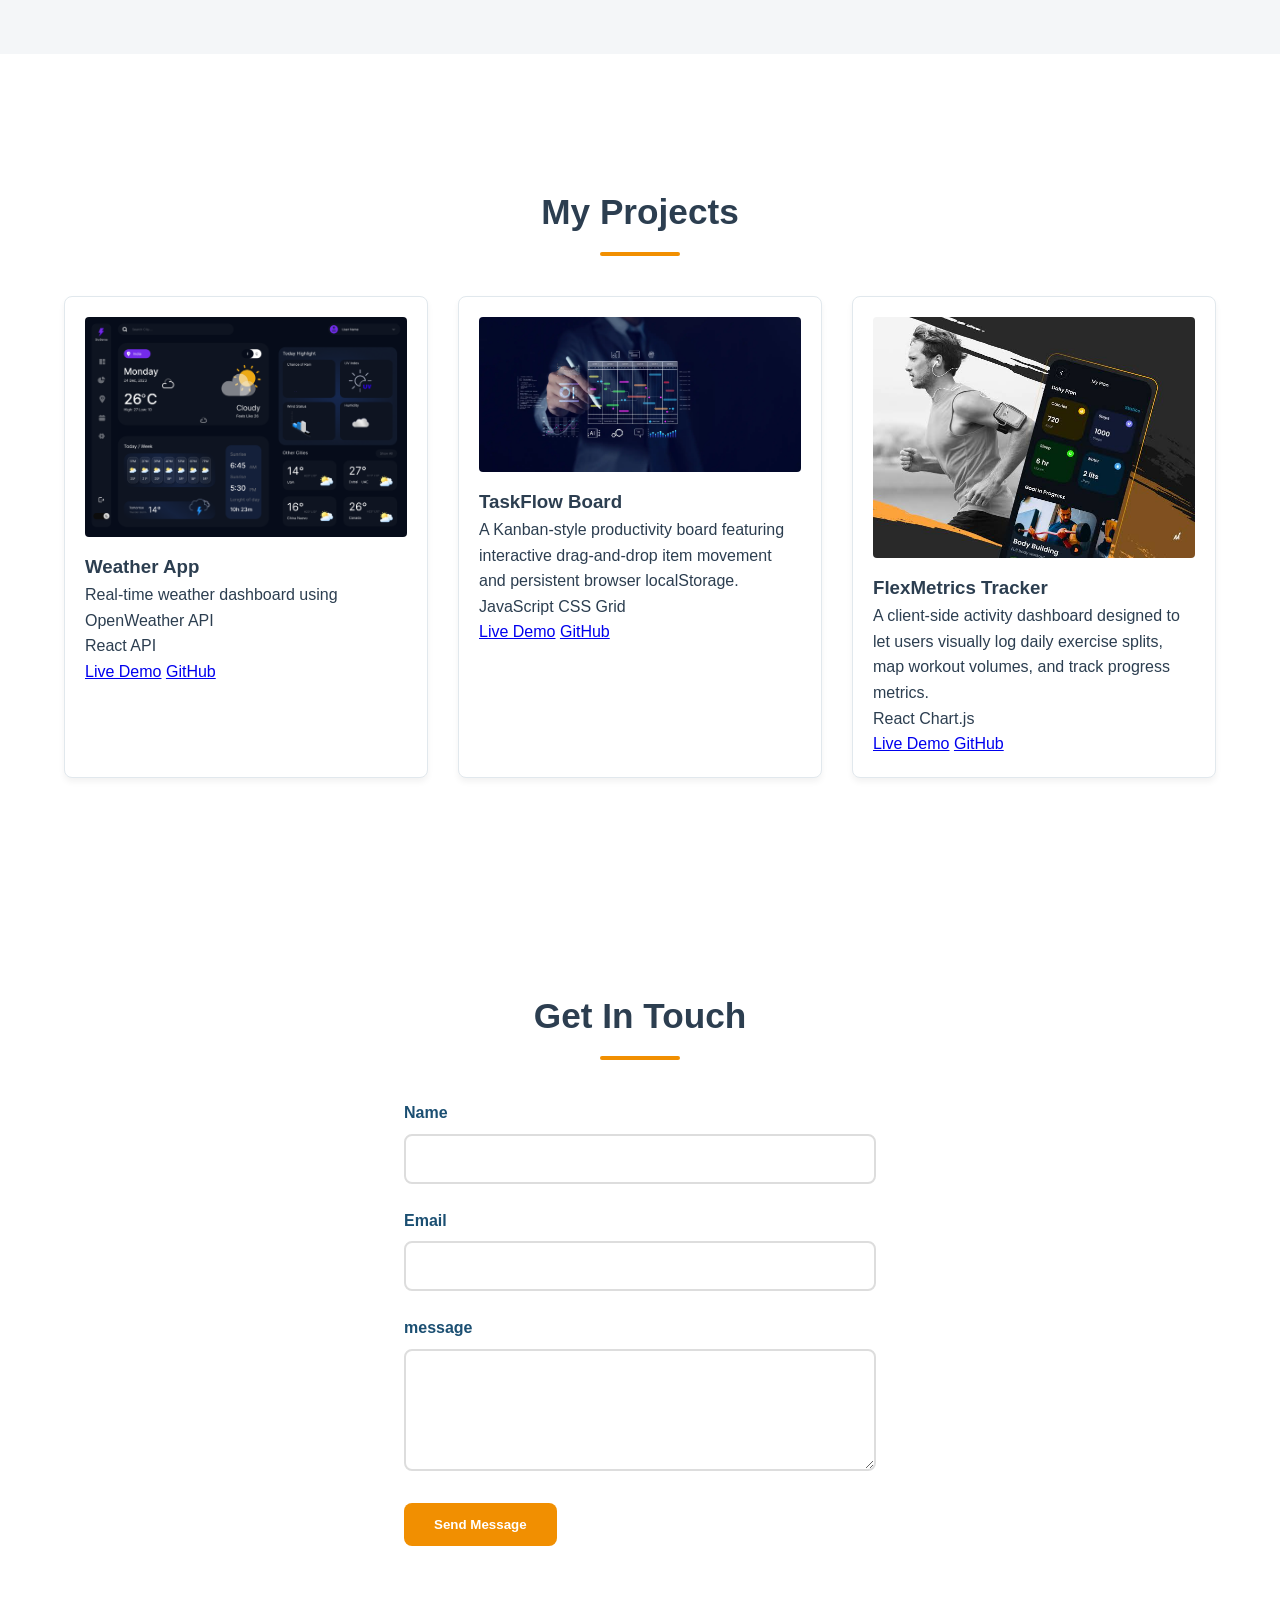
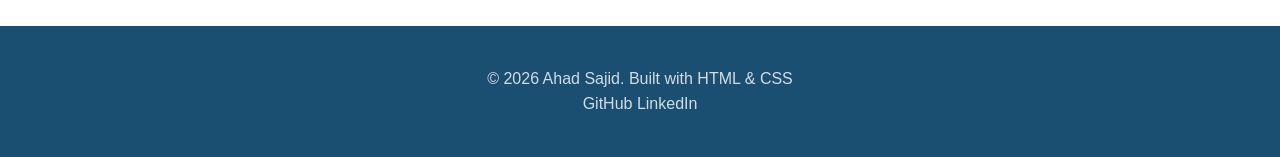
==== commit bbbd40ce: "upd" ====
--- a/index.HTML
+++ b/index.HTML
@@ -173,5 +173,6 @@
         <a href="" target="_blank">LinkedIn</a>
       </nav>
     </footer>
+    <script src="script.js"></script>
   </body>
 </html>
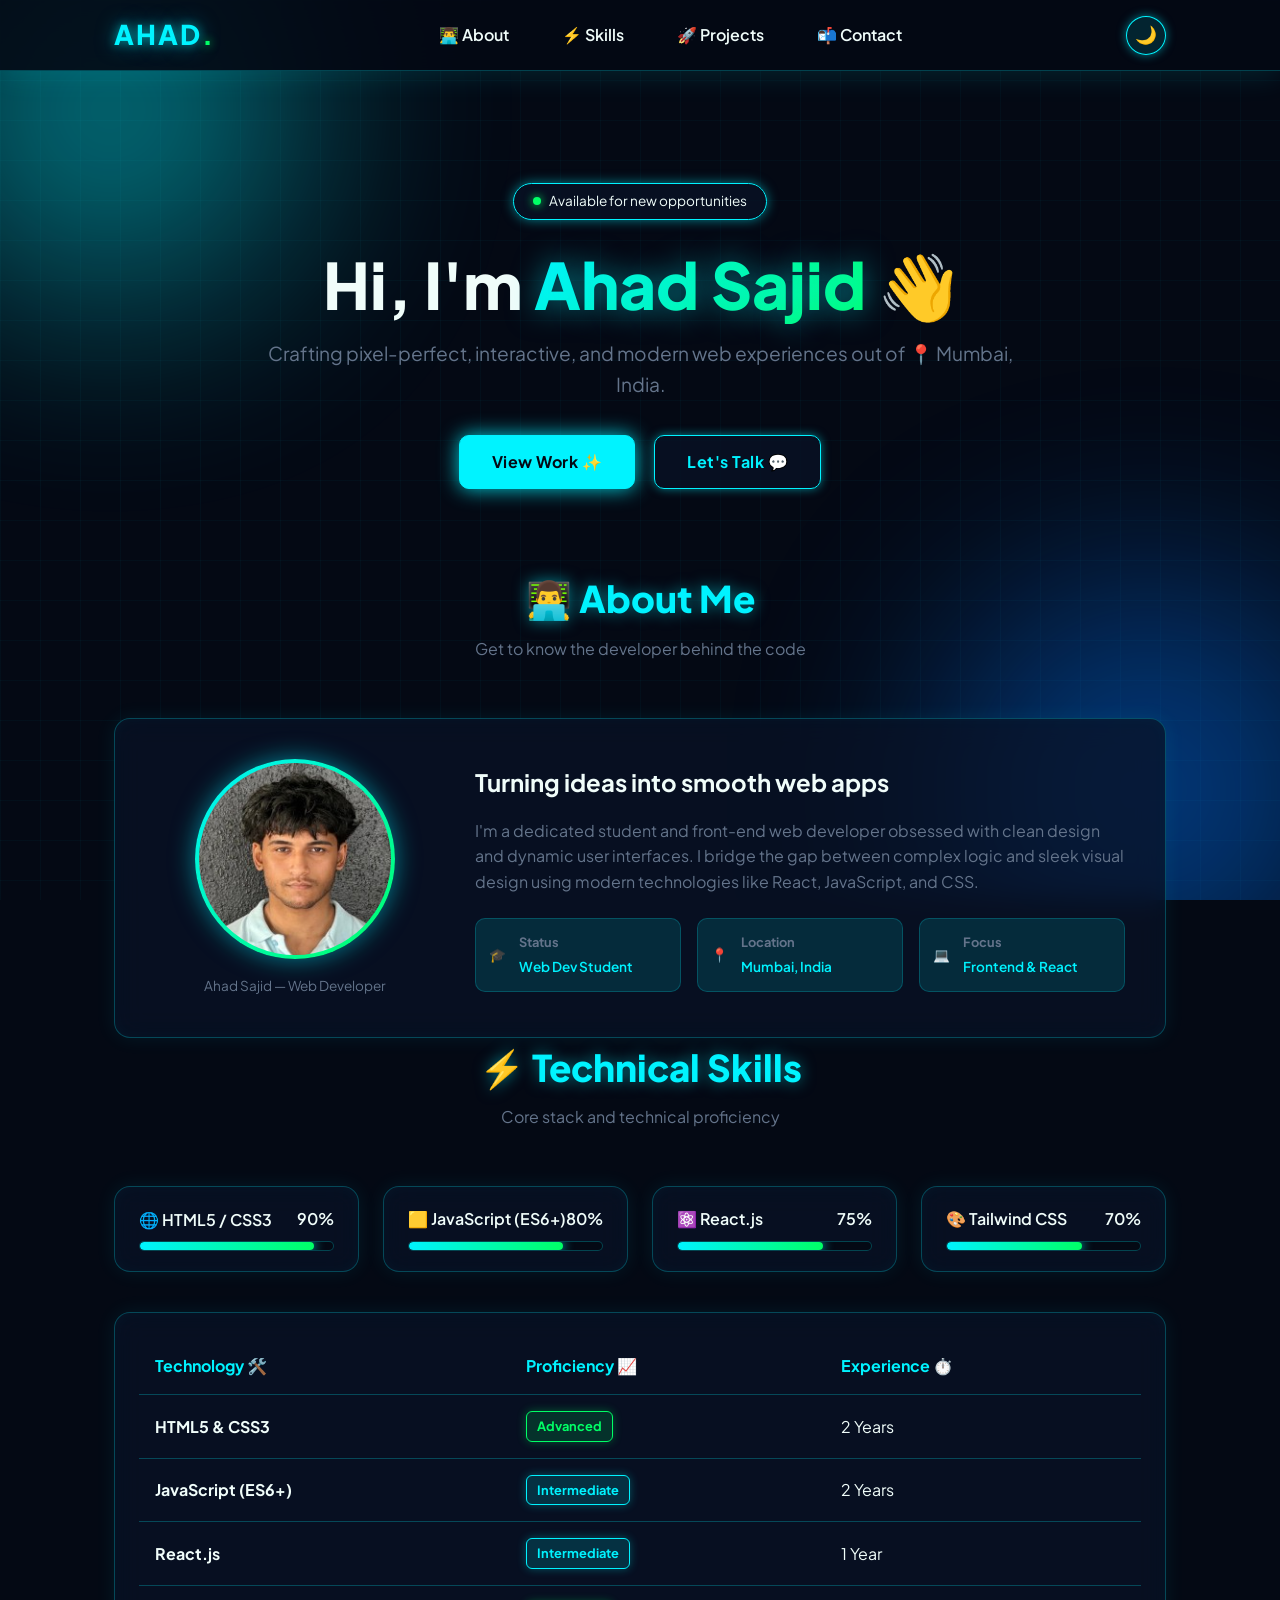
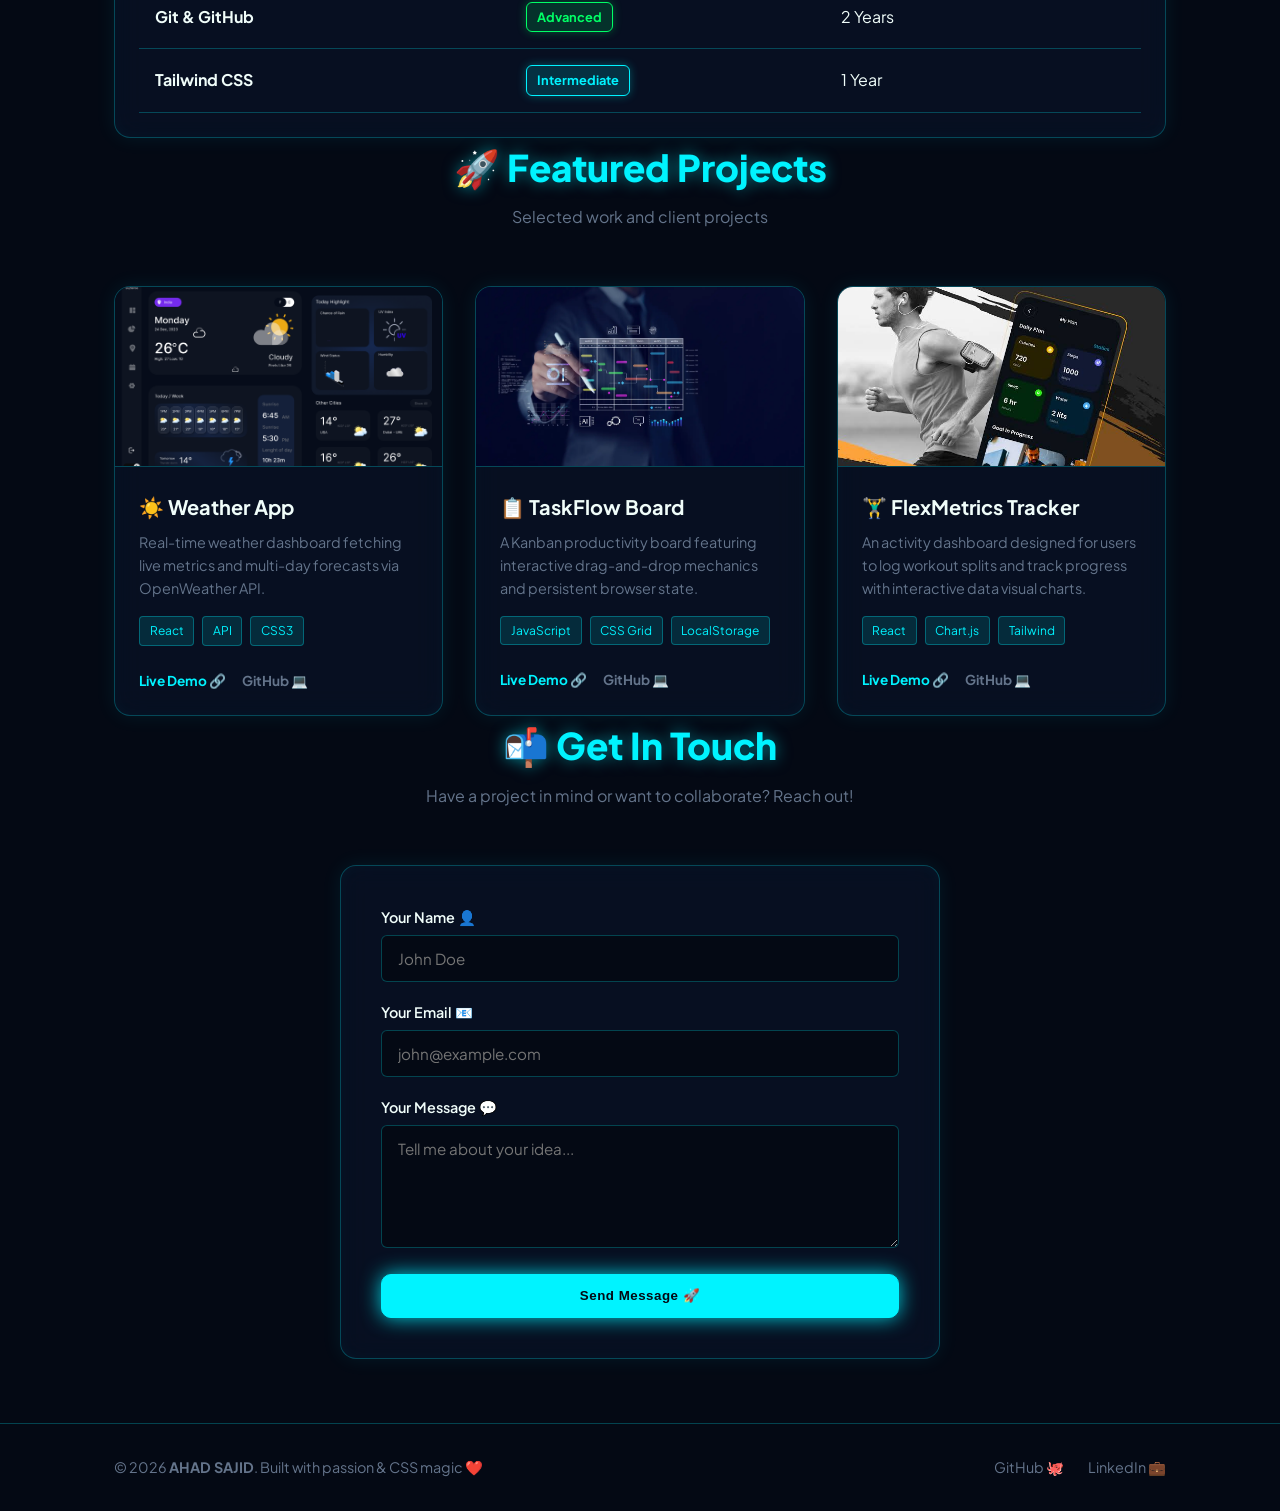
==== commit e13e2794: "port" ====
--- a/index.HTML
+++ b/index.HTML
@@ -3,176 +3,320 @@
   <head>
     <meta charset="UTF-8" />
     <meta name="viewport" content="width=device-width, initial-scale=1.0" />
-    <title>My portfolio Ahad Sajid</title>
-
-    <meta name="description" content="Portfolio of Ahad Sajid, a passionate student and web developer specializing in front-end development, HTML5, CSS3, JavaScript, and React." />
-    <meta name="keywords" content="Ahad Sajid, web developer, portfolio, frontend developer, React, JavaScript, HTML, CSS" />
+    <title>Ahad Sajid | Front-End Web Developer Portfolio</title>
+
+    <meta name="description" content="Portfolio of Ahad Sajid, a passionate student and web developer from Mumbai specializing in Front-End Development, JavaScript, and React." />
+    <meta name="keywords" content="Ahad Sajid, web developer, portfolio, frontend developer, React, JavaScript, HTML, CSS, Mumbai" />
     <meta name="author" content="Ahad Sajid" />
 
+    <!-- Open Graph / Twitter -->
     <meta property="og:type" content="website" />
-    <meta property="og:title" content="My portfolio Ahad Sajid" />
-    <meta property="og:description" content="Portfolio of Ahad Sajid, a passionate student and web developer specializing in front-end development, HTML5, CSS3, JavaScript, and React." />
+    <meta property="og:title" content="Ahad Sajid | Front-End Developer Portfolio" />
+    <meta property="og:description" content="Building modern, fast, and accessible web experiences." />
     <meta property="og:image" content="ahad.jpeg" />
     <meta property="og:url" content="#" />
 
     <meta name="twitter:card" content="summary_large_image" />
-    <meta name="twitter:title" content="My portfolio Ahad Sajid" />
-    <meta name="twitter:description" content="Portfolio of Ahad Sajid, a passionate student and web developer specializing in front-end development, HTML5, CSS3, JavaScript, and React." />
+    <meta name="twitter:title" content="Ahad Sajid | Front-End Developer Portfolio" />
+    <meta name="twitter:description" content="Building modern, fast, and accessible web experiences." />
     <meta name="twitter:image" content="ahad.jpeg" />
+
+    <!-- Google Fonts -->
+    <link rel="preconnect" href="https://fonts.googleapis.com">
+    <link rel="preconnect" href="https://fonts.gstatic.com" crossorigin>
+    <link href="https://fonts.googleapis.com/css2?family=Plus+Jakarta+Sans:wght@400;500;600;700;800&display=swap" rel="stylesheet">
     
     <link rel="stylesheet" href="style.css">
   </head>
   <body>
+    <!-- Ambient Background Lighting -->
+    <div class="gradient-bg">
+      <div class="gradient-orb orb-1"></div>
+      <div class="gradient-orb orb-2"></div>
+    </div>
+
     <header>
-      <nav class="navbar">
-        <div class="logo">AHAD</div>
-        <ul class="nav-link">
-          <li><a href="#about">About</a></li>
-          <li><a href="#skills">Skills</a></li>
-          <li><a href="#projects">Project</a></li>
-          <li><a href="#contact">Contact</a></li>
+      <nav class="navbar container">
+        <a href="#" class="logo">AHAD<span class="dot">.</span></a>
+        
+        <ul class="nav-links" id="nav-links">
+          <li><a href="#about">👨‍💻 About</a></li>
+          <li><a href="#skills">⚡ Skills</a></li>
+          <li><a href="#projects">🚀 Projects</a></li>
+          <li><a href="#contact">📬 Contact</a></li>
         </ul> 
-        <button class="theme-toggle" aria-label="Toggle dark mode" title="Toggle dark mode">🌙</button> 
-        <button class="menu-toggle" aria-label="Toggle navigation" aria-expanded="false">≡</button>
+
+        <div class="nav-actions">
+          <button class="theme-toggle" id="theme-toggle" aria-label="Toggle dark mode" title="Toggle theme">
+            <span class="icon">🌙</span>
+          </button> 
+          <button class="menu-toggle" id="menu-toggle" aria-label="Toggle navigation" aria-expanded="false">
+            <span></span>
+            <span></span>
+            <span></span>
+          </button>
+        </div>
       </nav>
     </header>
 
     <main>
-      <section id="hero" class="hero-section">
-        <h1>Hi, I'm Ahad Sajid 👋</h1>
-        <p class="tagline">I'm a passionate student and web developer.</p>
-        <div class="hero-button">
-          <a href="#projects" class="btn btn-primary">View My Work</a>
-          <a href="#contact" class="btn btn-primary">Contact Me</a>
-        </div>
-      </section>
-
-      <section id="about" class="about-section">
-        <h2>About Me</h2>
-        <figure class="profile-figure">
-          <img src="ahad.jpeg" alt="Ahad profile photo" width="300">
-          <figcaption>Ahad Sajid - Web Developer</figcaption>
-        </figure>
-        <p>I'm a passionate web developer focused on building clean, functional user interfaces.</p>
-      </section>
-
-      <section id="skills" class="skill-section">
-        <h2>My Skills</h2>
+      <!-- Hero Section -->
+      <section id="hero" class="hero-section container">
+        <div class="hero-content">
+          <div class="status-badge">
+            <span class="pulse-dot"></span> Available for new opportunities
+          </div>
+          <h1>Hi, I'm <span class="highlight">Ahad Sajid</span> 👋</h1>
+          <p class="tagline">Crafting pixel-perfect, interactive, and modern web experiences out of 📍 Mumbai, India.</p>
+          
+          <div class="hero-buttons">
+            <a href="#projects" class="btn btn-primary">
+              View Work ✨
+            </a>
+            <a href="#contact" class="btn btn-secondary">
+              Let's Talk 💬
+            </a>
+          </div>
+        </div>
+      </section>
+
+      <!-- About Section -->
+      <section id="about" class="about-section container">
+        <div class="section-header">
+          <h2>👨‍💻 About Me</h2>
+          <p class="section-subtitle">Get to know the developer behind the code</p>
+        </div>
+
+        <div class="about-card glass">
+          <figure class="profile-figure">
+            <div class="img-wrapper">
+              <img src="ahad.jpeg" alt="Ahad Sajid profile photo" loading="lazy">
+            </div>
+            <figcaption>Ahad Sajid — Web Developer</figcaption>
+          </figure>
+          <div class="about-text">
+            <h3>Turning ideas into smooth web apps</h3>
+            <p>I'm a dedicated student and front-end web developer obsessed with clean design and dynamic user interfaces. I bridge the gap between complex logic and sleek visual design using modern technologies like React, JavaScript, and CSS.</p>
+            <div class="quick-facts">
+              <div class="fact-item">
+                <span class="fact-emoji">🎓</span>
+                <div>
+                  <strong>Status</strong>
+                  <span>Web Dev Student</span>
+                </div>
+              </div>
+              <div class="fact-item">
+                <span class="fact-emoji">📍</span>
+                <div>
+                  <strong>Location</strong>
+                  <span>Mumbai, India</span>
+                </div>
+              </div>
+              <div class="fact-item">
+                <span class="fact-emoji">💻</span>
+                <div>
+                  <strong>Focus</strong>
+                  <span>Frontend & React</span>
+                </div>
+              </div>
+            </div>
+          </div>
+        </div>
+      </section>
+
+      <!-- Skills Section -->
+      <section id="skills" class="skills-section container">
+        <div class="section-header">
+          <h2>⚡ Technical Skills</h2>
+          <p class="section-subtitle">Core stack and technical proficiency</p>
+        </div>
+
+        <!-- Animated Progress Bars Grid -->
         <div class="skill-grid">
-          <div class="skill-item" data-level="90">HTML</div>
-          <div class="skill-item" data-level="80">CSS</div>
-          <div class="skill-item" data-level="75">Javascript</div>
-          <div class="skill-item" data-level="60">React</div>  
-        </div>
-
-        <table>
-          <thead>
-            <tr>
-              <th>Technology</th>
-              <th>Proficiency</th>
-              <th>Years of Experience</th>
-            </tr>
-          </thead>
-          <tbody>
-            <tr>
-              <td>HTML5 & CSS3</td>
-              <td><strong>Advanced</strong></td>
-              <td>2 Years</td>
-            </tr>
-            <tr>
-              <td>JavaScript (ES6+)</td>
-              <td>Intermediate</td>
-              <td>2 Years</td>
-            </tr>
-            <tr>
-              <td>React.js</td>
-              <td>Intermediate</td>
-              <td>1 Year</td>
-            </tr>
-            <tr>
-              <td>Git & GitHub</td>
-              <td><strong>Advanced</strong></td>
-              <td>2 Years</td>
-            </tr>
-            <tr>
-              <td>Tailwind CSS</td>
-              <td>Intermediate</td>
-              <td>1 Year</td>
-            </tr>
-          </tbody>
-        </table>
-      </section>
-
-      <section id="projects" class="projects-section">
-        <h2>My Projects</h2>
+          <div class="skill-card glass">
+            <div class="skill-header">
+              <span>🌐 HTML5 / CSS3</span>
+              <span class="percentage">90%</span>
+            </div>
+            <div class="progress-bar"><div class="progress" style="--level: 90%;"></div></div>
+          </div>
+
+          <div class="skill-card glass">
+            <div class="skill-header">
+              <span>🟨 JavaScript (ES6+)</span>
+              <span class="percentage">80%</span>
+            </div>
+            <div class="progress-bar"><div class="progress" style="--level: 80%;"></div></div>
+          </div>
+
+          <div class="skill-card glass">
+            <div class="skill-header">
+              <span>⚛️ React.js</span>
+              <span class="percentage">75%</span>
+            </div>
+            <div class="progress-bar"><div class="progress" style="--level: 75%;"></div></div>
+          </div>
+
+          <div class="skill-card glass">
+            <div class="skill-header">
+              <span>🎨 Tailwind CSS</span>
+              <span class="percentage">70%</span>
+            </div>
+            <div class="progress-bar"><div class="progress" style="--level: 70%;"></div></div>
+          </div>
+        </div>
+
+        <!-- Experience Table -->
+        <div class="table-container glass">
+          <table>
+            <thead>
+              <tr>
+                <th>Technology 🛠️</th>
+                <th>Proficiency 📈</th>
+                <th>Experience ⏱️</th>
+              </tr>
+            </thead>
+            <tbody>
+              <tr>
+                <td><strong>HTML5 & CSS3</strong></td>
+                <td><span class="badge badge-advanced">Advanced</span></td>
+                <td>2 Years</td>
+              </tr>
+              <tr>
+                <td><strong>JavaScript (ES6+)</strong></td>
+                <td><span class="badge badge-intermediate">Intermediate</span></td>
+                <td>2 Years</td>
+              </tr>
+              <tr>
+                <td><strong>React.js</strong></td>
+                <td><span class="badge badge-intermediate">Intermediate</span></td>
+                <td>1 Year</td>
+              </tr>
+              <tr>
+                <td><strong>Git & GitHub</strong></td>
+                <td><span class="badge badge-advanced">Advanced</span></td>
+                <td>2 Years</td>
+              </tr>
+              <tr>
+                <td><strong>Tailwind CSS</strong></td>
+                <td><span class="badge badge-intermediate">Intermediate</span></td>
+                <td>1 Year</td>
+              </tr>
+            </tbody>
+          </table>
+        </div>
+      </section>
+
+      <!-- Projects Section -->
+      <section id="projects" class="projects-section container">
+        <div class="section-header">
+          <h2>🚀 Featured Projects</h2>
+          <p class="section-subtitle">Selected work and client projects</p>
+        </div>
+
         <div class="projects-grid">
-          <article class="project-card" data-category="web" data-year="2026" data-tech="react">
-            <img src="project1.png" alt="weather App screenshot">
-            <h3>Weather App</h3>
-            <p>Real-time weather dashboard using OpenWeather API</p>
-            <div class="project_tags">
-              <span>React</span>
-              <span>API</span>
-            </div>
-            <a href="#">Live Demo</a>
-            <a href="https://github.com/Ahadcf">GitHub</a>
+          <!-- Project 1 -->
+          <article class="project-card glass">
+            <div class="project-img-wrapper">
+              <img src="project1.png" alt="Weather App screenshot" loading="lazy">
+            </div>
+            <div class="project-content">
+              <h3>☀️ Weather App</h3>
+              <p>Real-time weather dashboard fetching live metrics and multi-day forecasts via OpenWeather API.</p>
+              <div class="project-tags">
+                <span class="tag">React</span>
+                <span class="tag">API</span>
+                <span class="tag">CSS3</span>
+              </div>
+              <div class="project-links">
+                <a href="#" class="btn-link">Live Demo 🔗</a>
+                <a href="https://github.com/Ahadcf" target="_blank" rel="noopener" class="btn-link secondary">GitHub 💻</a>
+              </div>
+            </div>
           </article>
 
-          <article class="project-card" data-category="web" data-year="2026" data-tech="javascript">
-            <img src="project2.png" alt="Task manager app screenshot">
-            <h3>TaskFlow Board</h3>
-            <p>A Kanban-style productivity board featuring interactive drag-and-drop item movement and persistent browser localStorage.</p>
-            <div class="project_tags">
-              <span>JavaScript</span>
-              <span>CSS Grid</span>
-            </div>
-            <a href="#">Live Demo</a>
-            <a href="https://github.com/Ahadcf">GitHub</a>
+          <!-- Project 2 -->
+          <article class="project-card glass">
+            <div class="project-img-wrapper">
+              <img src="project2.png" alt="TaskFlow Board screenshot" loading="lazy">
+            </div>
+            <div class="project-content">
+              <h3>📋 TaskFlow Board</h3>
+              <p>A Kanban productivity board featuring interactive drag-and-drop mechanics and persistent browser state.</p>
+              <div class="project-tags">
+                <span class="tag">JavaScript</span>
+                <span class="tag">CSS Grid</span>
+                <span class="tag">LocalStorage</span>
+              </div>
+              <div class="project-links">
+                <a href="#" class="btn-link">Live Demo 🔗</a>
+                <a href="https://github.com/Ahadcf" target="_blank" rel="noopener" class="btn-link secondary">GitHub 💻</a>
+              </div>
+            </div>
           </article>
 
-          <article class="project-card" data-category="web" data-year="2026" data-tech="react">
-            <img src="project3.png" alt="Fitness tracker application interface screenshot">
-            <h3>FlexMetrics Tracker</h3>
-            <p>A client-side activity dashboard designed to let users visually log daily exercise splits, map workout volumes, and track progress metrics.</p>
-            <div class="project_tags">
-              <span>React</span>
-              <span>Chart.js</span>
-            </div>
-            <a href="#">Live Demo</a>
-            <a href="https://github.com/Ahadcf">GitHub</a>
+          <!-- Project 3 -->
+          <article class="project-card glass">
+            <div class="project-img-wrapper">
+              <img src="project3.png" alt="FlexMetrics Tracker screenshot" loading="lazy">
+            </div>
+            <div class="project-content">
+              <h3>🏋️‍♂️ FlexMetrics Tracker</h3>
+              <p>An activity dashboard designed for users to log workout splits and track progress with interactive data visual charts.</p>
+              <div class="project-tags">
+                <span class="tag">React</span>
+                <span class="tag">Chart.js</span>
+                <span class="tag">Tailwind</span>
+              </div>
+              <div class="project-links">
+                <a href="#" class="btn-link">Live Demo 🔗</a>
+                <a href="https://github.com/Ahadcf" target="_blank" rel="noopener" class="btn-link secondary">GitHub 💻</a>
+              </div>
+            </div>
           </article>
         </div>
       </section>
 
-      <section id="contact" class="contact-section">
-        <h2>Get In Touch</h2>
-        <form action="#" method="post" novalidate>
-          <div class="form-group">
-            <label for="name">Name</label>
-            <input type="text" id="name" name="name" required>
-          </div>
-          <div class="form-group">
-            <label for="email">Email</label>
-            <input type="email" name="email" id="email" required>
-          </div>
-          <div class="form-group">
-            <label for="message">message</label>
-            <textarea name="message" id="message" rows="5" required></textarea>
-          </div>
-          <button type="submit" class="btn btn-primary">Send Message</button>
-        </form>
+      <!-- Contact Section -->
+      <section id="contact" class="contact-section container">
+        <div class="section-header">
+          <h2>📬 Get In Touch</h2>
+          <p class="section-subtitle">Have a project in mind or want to collaborate? Reach out!</p>
+        </div>
+
+        <div class="contact-card glass">
+          <form action="#" method="post" id="contact-form" novalidate>
+            <div class="form-group">
+              <label for="name">Your Name 👤</label>
+              <input type="text" id="name" name="name" placeholder="John Doe" required>
+            </div>
+            <div class="form-group">
+              <label for="email">Your Email 📧</label>
+              <input type="email" name="email" id="email" placeholder="john@example.com" required>
+            </div>
+            <div class="form-group">
+              <label for="message">Your Message 💬</label>
+              <textarea name="message" id="message" rows="5" placeholder="Tell me about your idea..." required></textarea>
+            </div>
+            <button type="submit" class="btn btn-primary btn-full">
+              Send Message 🚀
+            </button>
+          </form>
+        </div>
       </section>
     </main>
 
+    <!-- Footer -->
     <footer class="site-footer">
-      <p>
-        &copy; Ahad Sajid. Built with HTML & CSS <em>❤️</em>
-      </p>
-      <nav aria-label="socialmedia lins">
-        <a href="" target="_blank">GitHub</a>
-        <a href="" target="_blank">LinkedIn</a>
-      </nav>
+      <div class="container footer-content">
+        <p>&copy; <span id="footer-year"></span> <strong>AHAD SAJID</strong>. Built with passion & CSS magic ❤️</p>
+        <nav class="footer-socials" aria-label="Social media links">
+          <a href="https://github.com/Ahadcf" target="_blank" rel="noopener">GitHub 🐙</a>
+          <a href="#" target="_blank" rel="noopener">LinkedIn 💼</a>
+        </nav>
+      </div>
     </footer>
+
     <script src="script.js"></script>
   </body>
 </html>
--- a/style.css
+++ b/style.css
@@ -1,273 +1,758 @@
-* {
-    box-sizing: border-box;
-    margin: 0;
-    padding: 0;
-}
-
-html, body {
-    width: 100%;
-    overflow-x: hidden;
-}
-
+/* ==========================================================================
+   Design System & CSS Variables - Cyan Neon Cyber Theme
+   ========================================================================== */
 :root {
-    --primary: #1B4F72;
-    --accent: #F18F01;
-    --text: #2C3E50;
-    --light: #F4F6F8;
-    --white: #FFFFFF;
-    --font-main: 'Segoe UI', Tahoma, Geneva, Verdana, sans-serif;
+  /* Neon & Cyber Cyan Color Palette */
+  --bg-primary: #040914;
+  --bg-secondary: #081226;
+  --text-main: #f0fdfa;
+  --text-muted: #64748b;
+
+  /* Electric Neon Accents */
+  --neon-cyan: #00f3ff;
+  --neon-blue: #0077ff;
+  --neon-mint: #00ff66;
+  --neon-magenta: #ff007f;
+  
+  /* Intense Glow Shadows */
+  --glow-cyan: rgba(0, 243, 255, 0.5);
+  --glow-cyan-intense: rgba(0, 243, 255, 0.85);
+  --glow-blue: rgba(0, 119, 255, 0.4);
+
+  /* Cyber Glassmorphism Styles */
+  --glass-bg: rgba(8, 18, 38, 0.75);
+  --header-bg: rgba(4, 9, 20, 0.88);
+  --glass-border: rgba(0, 243, 255, 0.25);
+  --glass-hover: rgba(0, 243, 255, 0.12);
+
+  --font-family: 'Plus Jakarta Sans', -apple-system, BlinkMacSystemFont, sans-serif;
+  --radius-lg: 16px;
+  --radius-md: 10px;
+  --radius-sm: 6px;
+
+  --transition-fast: 0.2s cubic-bezier(0.4, 0, 0.2, 1);
+  --transition-smooth: 0.4s cubic-bezier(0.16, 1, 0.3, 1);
+}
+
+/* Light Theme Variables (High-Contrast Cyber Light Mode) */
+[data-theme="light"] {
+  --bg-primary: #f0f9ff;
+  --bg-secondary: #ffffff;
+  --text-main: #0369a1;
+  --text-muted: #475569;
+  
+  --glass-bg: rgba(255, 255, 255, 0.85);
+  --header-bg: rgba(240, 249, 255, 0.92);
+  --glass-border: rgba(0, 186, 210, 0.35);
+  --glass-hover: rgba(0, 186, 210, 0.1);
+  --glow-cyan: rgba(0, 186, 210, 0.3);
+}
+
+/* ==========================================================================
+   Global Reset & Cyber Base
+   ========================================================================== */
+*, *::before, *::after {
+  box-sizing: border-box;
+  margin: 0;
+  padding: 0;
+}
+
+html {
+  scroll-behavior: smooth;
+  font-size: 16px;
 }
 
 body {
-    font-family: var(--font-main);
-    color: var(--text);
-    line-height: 1.6;
-    background: var(--white);
-}
-
+  font-family: var(--font-family);
+  background-color: var(--bg-primary);
+  color: var(--text-main);
+  line-height: 1.6;
+  overflow-x: hidden;
+  transition: background-color var(--transition-smooth), color var(--transition-smooth);
+}
+
+.container {
+  max-width: 1100px;
+  margin: 0 auto;
+  padding: 0 1.5rem;
+}
+
+/* Neon Glassmorphism Card Style */
+.glass {
+  background: var(--glass-bg);
+  backdrop-filter: blur(14px);
+  -webkit-backdrop-filter: blur(14px);
+  border: 1px solid var(--glass-border);
+  border-radius: var(--radius-lg);
+  box-shadow: 0 0 20px rgba(0, 243, 255, 0.08), inset 0 0 15px rgba(0, 243, 255, 0.03);
+  transition: border-color var(--transition-fast), box-shadow var(--transition-fast);
+}
+
+.glass:hover {
+  border-color: rgba(0, 243, 255, 0.5);
+  box-shadow: 0 0 25px rgba(0, 243, 255, 0.18);
+}
+
+/* ==========================================================================
+   Ambient Grid & Neon Orbs
+   ========================================================================== */
+.gradient-bg {
+  position: fixed;
+  top: 0;
+  left: 0;
+  width: 100vw;
+  height: 100vh;
+  z-index: -1;
+  pointer-events: none;
+  overflow: hidden;
+  background-image: 
+    linear-gradient(rgba(0, 243, 255, 0.03) 1px, transparent 1px),
+    linear-gradient(90deg, rgba(0, 243, 255, 0.03) 1px, transparent 1px);
+  background-size: 40px 40px;
+}
+
+.gradient-orb {
+  position: absolute;
+  border-radius: 50%;
+  filter: blur(110px);
+  opacity: 0.45;
+  animation: float 10s infinite alternate ease-in-out;
+}
+
+.orb-1 {
+  width: 380px;
+  height: 380px;
+  background: var(--neon-cyan);
+  top: -80px;
+  left: -80px;
+}
+
+.orb-2 {
+  width: 420px;
+  height: 420px;
+  background: var(--neon-blue);
+  bottom: -100px;
+  right: -80px;
+  animation-delay: -5s;
+}
+
+@keyframes float {
+  0% { transform: translate(0, 0) scale(1); }
+  100% { transform: translate(50px, 70px) scale(1.2); }
+}
+
+/* ==========================================================================
+   Noticeable Animated Header & Laser Navbar
+   ========================================================================== */
 header {
-    position: sticky;
-    top: 0;
-    z-index: 10000;
-}
-
+  position: sticky;
+  top: 0;
+  z-index: 1000;
+  background: var(--header-bg);
+  backdrop-filter: blur(16px);
+  -webkit-backdrop-filter: blur(16px);
+  border-bottom: 1px solid var(--glass-border);
+  box-shadow: 0 4px 30px rgba(0, 243, 255, 0.12);
+  overflow: hidden;
+}
+
+/* High-Visibility Scanning Laser Beam on Bottom of Navbar */
+header::after {
+  content: "";
+  position: absolute;
+  bottom: 0;
+  left: -100%;
+  width: 50%;
+  height: 3px;
+  background: linear-gradient(
+    90deg,
+    transparent,
+    var(--neon-cyan),
+    var(--neon-mint),
+    var(--neon-cyan),
+    transparent
+  );
+  box-shadow: 0 0 15px var(--neon-cyan), 0 0 25px var(--neon-cyan);
+  animation: laserScan 3s infinite linear;
+}
+
+@keyframes laserScan {
+  0% { left: -50%; }
+  100% { left: 150%; }
+}
+
+.navbar {
+  display: flex;
+  justify-content: space-between;
+  align-items: center;
+  height: 70px;
+}
+
+.logo {
+  font-size: 1.7rem;
+  font-weight: 800;
+  letter-spacing: 2px;
+  color: var(--neon-cyan);
+  text-shadow: 0 0 10px var(--glow-cyan), 0 0 20px var(--glow-cyan);
+  text-decoration: none;
+  display: flex;
+  align-items: center;
+}
+
+.logo .dot {
+  color: var(--neon-mint);
+  text-shadow: 0 0 10px var(--neon-mint);
+}
+
+.nav-links {
+  display: flex;
+  gap: 1.5rem;
+  list-style: none;
+}
+
+.nav-links a {
+  text-decoration: none;
+  color: var(--text-main);
+  font-weight: 600;
+  padding: 0.4rem 0.9rem;
+  border-radius: var(--radius-sm);
+  transition: all var(--transition-fast);
+  position: relative;
+}
+
+/* Neon Cyber Hover Pill Box for Links */
+.nav-links a:hover {
+  color: var(--neon-cyan);
+  background: var(--glass-hover);
+  box-shadow: inset 0 0 10px rgba(0, 243, 255, 0.2), 0 0 12px rgba(0, 243, 255, 0.3);
+  border: 1px solid rgba(0, 243, 255, 0.4);
+}
+
+.nav-actions {
+  display: flex;
+  align-items: center;
+  gap: 1rem;
+}
+
+.theme-toggle {
+  background: var(--glass-hover);
+  border: 1px solid var(--neon-cyan);
+  color: var(--neon-cyan);
+  padding: 0.5rem;
+  border-radius: 50%;
+  cursor: pointer;
+  font-size: 1.1rem;
+  box-shadow: 0 0 10px var(--glow-cyan);
+  transition: all var(--transition-fast);
+}
+
+.theme-toggle:hover {
+  transform: rotate(25deg) scale(1.1);
+  box-shadow: 0 0 18px var(--neon-cyan);
+}
+
+.menu-toggle {
+  display: none;
+  flex-direction: column;
+  gap: 5px;
+  background: none;
+  border: none;
+  cursor: pointer;
+}
+
+.menu-toggle span {
+  width: 24px;
+  height: 2px;
+  background-color: var(--neon-cyan);
+  box-shadow: 0 0 8px var(--neon-cyan);
+  transition: var(--transition-fast);
+}
+
+/* ==========================================================================
+   Hero Section
+   ========================================================================== */
+.hero-section {
+  padding: 7rem 1.5rem 5rem;
+  text-align: center;
+  display: flex;
+  justify-content: center;
+}
+
+.hero-content {
+  max-width: 750px;
+}
+
+.status-badge {
+  display: inline-flex;
+  align-items: center;
+  gap: 0.5rem;
+  background: var(--glass-bg);
+  border: 1px solid var(--neon-cyan);
+  box-shadow: 0 0 12px var(--glow-cyan);
+  padding: 0.4rem 1.2rem;
+  border-radius: 50px;
+  font-size: 0.85rem;
+  color: var(--text-main);
+  margin-bottom: 1.8rem;
+}
+
+.pulse-dot {
+  width: 8px;
+  height: 8px;
+  background-color: var(--neon-mint);
+  border-radius: 50%;
+  box-shadow: 0 0 10px var(--neon-mint);
+  animation: neonPulse 1.8s infinite;
+}
+
+@keyframes neonPulse {
+  0% { box-shadow: 0 0 0 0 rgba(0, 255, 102, 0.8); }
+  70% { box-shadow: 0 0 0 10px rgba(0, 255, 102, 0); }
+  100% { box-shadow: 0 0 0 0 rgba(0, 255, 102, 0); }
+}
+
+.hero-section h1 {
+  font-size: clamp(2.5rem, 5vw, 4.2rem);
+  font-weight: 800;
+  line-height: 1.15;
+  margin-bottom: 1rem;
+}
+
+.highlight {
+  background: linear-gradient(135deg, var(--neon-cyan), var(--neon-mint));
+  -webkit-background-clip: text;
+  -webkit-text-fill-color: transparent;
+  text-shadow: 0 0 30px var(--glow-cyan);
+}
+
+.tagline {
+  font-size: 1.2rem;
+  color: var(--text-muted);
+  margin-bottom: 2.2rem;
+}
+
+.hero-buttons {
+  display: flex;
+  gap: 1.2rem;
+  justify-content: center;
+  flex-wrap: wrap;
+}
+
+/* Cyber Neon Buttons */
+.btn {
+  display: inline-flex;
+  align-items: center;
+  justify-content: center;
+  padding: 0.85rem 2rem;
+  border-radius: var(--radius-md);
+  font-weight: 700;
+  letter-spacing: 0.5px;
+  text-decoration: none;
+  transition: all var(--transition-fast);
+  cursor: pointer;
+}
+
+.btn-primary {
+  background: var(--neon-cyan);
+  color: #040914;
+  border: 1px solid var(--neon-cyan);
+  box-shadow: 0 0 20px var(--glow-cyan-intense);
+}
+
+.btn-primary:hover {
+  transform: translateY(-3px);
+  background: var(--neon-mint);
+  border-color: var(--neon-mint);
+  box-shadow: 0 0 30px rgba(0, 255, 102, 0.8);
+}
+
+.btn-secondary {
+  background: var(--glass-bg);
+  border: 1px solid var(--neon-cyan);
+  color: var(--neon-cyan);
+  box-shadow: 0 0 10px var(--glow-cyan);
+}
+
+.btn-secondary:hover {
+  background: var(--glass-hover);
+  transform: translateY(-3px);
+  box-shadow: 0 0 20px var(--glow-cyan);
+}
+
+/* ==========================================================================
+   Section Headers & Components
+   ========================================================================== */
 section {
-    padding: 80px 5%;
-}
-
-section h2 {
-    font-size: 2.2rem;
-    text-align: center;
-    margin-top: 50px;
-    position: relative;
-}
-
-section h2::after {
-    content: "";
-    display: block;
-    width: 80px;
-    height: 4px;
-    background: var(--accent);
-    margin: 12px auto 0;
-    border-radius: 2px;
-}
-
-.btn {
-    display: inline-block;
-    padding: 12px 28px;
-    border-radius: 8px;
-    text-decoration: none;
-    font-weight: 600;
-    cursor: pointer;
-    border: 2px solid transparent;
-    transition: all 0.3s ease;
-}
-
-.btn-primary {
-    background-color: var(--accent);
-    color: var(--white);
-}
-
-.btn-primary:hover {
-    background-color: transparent;
-    color: var(--accent);
-    border-color: var(--accent);
-}
-
-@keyframes fadeinup {
-    from {
-        opacity: 0;
-        transform: translateY(30px);
-    }
-    to {
-        opacity: 1;
-        transform: translateY(0);
-    }
-}
-
-.tagline {
-    animation: fadeinup 0.8s ease 0.2s both;
-}
-
-.hero-button {
-    animation: fadeinup 0.8s ease 0.2s both;
-}
-
-.hero-section h1 {
-    animation: fadeinup 0.8s ease 0.2s both;
-}
-
-.navbar {
-    display: flex;
-    justify-content: space-between;
-    align-items: center;
-    padding: 20px 5%;
-    background: var(--primary);
-}
-
-.logo {
-    font-size: 28px;
-    font-weight: bold;
-    color: var(--white);
-}
-
-.nav-link {
-    list-style: none;
-    display: flex;
-    gap: 30px;
-}
-
-.nav-link a {
-    text-decoration: none;
-    color: var(--white);
-    font-weight: 500;
-}
-
-.nav-link a:hover {
-    color: var(--accent);
-}
-
-.menu-toggle {
-    background: none;
-    border: none;
-    color: white;
-    font-size: 30px;
-    cursor: pointer;
-}
-
-.hero-section {
-    background: linear-gradient(135deg, var(--primary), #2E86AB);
-    color: #f4f8f4;
-    text-align: center;
-    display: flex;
-    flex-direction: column;
-    justify-content: center;
-    align-items: center;
-}
-
-.hero-section h1 {
-    font-size: clamp(32px, 5vw, 45px);
-    margin-bottom: 20px;
-}
-
-.hero-button {
-    margin-top: 15px;
-    display: flex;
-    gap: 15px;
-    justify-content: center;
-    flex-wrap: wrap;
-}
-
-.skill-section {
-    background-color: var(--light);
-}
-
+  padding: 5rem 1.5rem;
+}
+
+.section-header {
+  text-align: center;
+  margin-bottom: 3.5rem;
+}
+
+.section-header h2 {
+  font-size: 2.3rem;
+  font-weight: 800;
+  color: var(--neon-cyan);
+  text-shadow: 0 0 15px var(--glow-cyan);
+}
+
+.section-subtitle {
+  color: var(--text-muted);
+  margin-top: 0.5rem;
+}
+
+/* About Section */
+.about-card {
+  display: grid;
+  grid-template-columns: 280px 1fr;
+  gap: 2.5rem;
+  padding: 2.5rem;
+  align-items: center;
+}
+
+.img-wrapper {
+  width: 200px;
+  height: 200px;
+  margin: 0 auto 1rem;
+  border-radius: 50%;
+  padding: 4px;
+  background: linear-gradient(135deg, var(--neon-cyan), var(--neon-mint));
+  box-shadow: 0 0 25px var(--glow-cyan);
+}
+
+.img-wrapper img {
+  width: 100%;
+  height: 100%;
+  object-fit: cover;
+  border-radius: 50%;
+}
+
+.profile-figure figcaption {
+  font-size: 0.85rem;
+  color: var(--text-muted);
+  text-align: center;
+}
+
+.about-text h3 {
+  font-size: 1.5rem;
+  margin-bottom: 1rem;
+  color: var(--text-main);
+}
+
+.about-text p {
+  color: var(--text-muted);
+  margin-bottom: 1.5rem;
+}
+
+.quick-facts {
+  display: grid;
+  grid-template-columns: repeat(auto-fit, minmax(130px, 1fr));
+  gap: 1rem;
+}
+
+.fact-item {
+  display: flex;
+  align-items: center;
+  gap: 0.8rem;
+  background: var(--glass-hover);
+  border: 1px solid rgba(0, 243, 255, 0.2);
+  padding: 0.8rem;
+  border-radius: var(--radius-md);
+}
+
+.fact-emoji {
+  font-size: 1.4rem;
+}
+
+.fact-item strong {
+  display: block;
+  font-size: 0.8rem;
+  color: var(--text-muted);
+}
+
+.fact-item span {
+  font-size: 0.85rem;
+  font-weight: 600;
+  color: var(--neon-cyan);
+}
+
+/* Skills Section */
 .skill-grid {
-    display: grid;
-    grid-template-columns: repeat(auto-fill, minmax(200px, 1fr));
-    gap: 20px;
-    margin-top: 40px;
-    margin-bottom: 40px;
-}
-
-.skill-item {
-    background: var(--white);
-    padding: 20px;
-    text-align: center;
-    border-radius: 6px;
-    font-weight: bold;
-    box-shadow: 0 2px 5px rgba(0,0,0,0.05);
-}
-
-.skill-section table {
-    width: 100%;
-    margin-top: 30px;
-    border-collapse: collapse;
-    background: var(--white);
-}
-
+  display: grid;
+  grid-template-columns: repeat(auto-fit, minmax(240px, 1fr));
+  gap: 1.5rem;
+  margin-bottom: 2.5rem;
+}
+
+.skill-card {
+  padding: 1.2rem 1.5rem;
+}
+
+.skill-header {
+  display: flex;
+  justify-content: space-between;
+  font-weight: 600;
+  margin-bottom: 0.6rem;
+}
+
+.progress-bar {
+  height: 10px;
+  background: var(--bg-primary);
+  border: 1px solid var(--glass-border);
+  border-radius: 10px;
+  overflow: hidden;
+}
+
+.progress {
+  height: 100%;
+  width: 0;
+  background: linear-gradient(90deg, var(--neon-cyan), var(--neon-mint));
+  box-shadow: 0 0 12px var(--neon-cyan);
+  border-radius: 10px;
+  transition: width 1.5s ease-out;
+}
+
+/* Table Container */
+.table-container {
+  padding: 1.5rem;
+  overflow-x: auto;
+}
+
+table {
+  width: 100%;
+  border-collapse: collapse;
+  text-align: left;
+}
+
+th, td {
+  padding: 1rem;
+  border-bottom: 1px solid var(--glass-border);
+}
+
+th {
+  color: var(--neon-cyan);
+  font-weight: 700;
+}
+
+.badge {
+  display: inline-block;
+  padding: 0.25rem 0.6rem;
+  border-radius: var(--radius-sm);
+  font-size: 0.8rem;
+  font-weight: 700;
+}
+
+.badge-advanced {
+  background: rgba(0, 255, 102, 0.15);
+  color: var(--neon-mint);
+  border: 1px solid var(--neon-mint);
+  box-shadow: 0 0 10px rgba(0, 255, 102, 0.3);
+}
+
+.badge-intermediate {
+  background: rgba(0, 243, 255, 0.15);
+  color: var(--neon-cyan);
+  border: 1px solid var(--neon-cyan);
+  box-shadow: 0 0 10px rgba(0, 243, 255, 0.3);
+}
+
+/* Projects Section */
 .projects-grid {
-    display: grid;
-    grid-template-columns: repeat(1, 1fr);
-    gap: 30px;
-    margin-top: 40px;
+  display: grid;
+  grid-template-columns: repeat(auto-fit, minmax(300px, 1fr));
+  gap: 2rem;
 }
 
 .project-card {
-    background: var(--white);
-    border: 1px solid #e1e8ed;
-    border-radius: 8px;
-    padding: 20px;
-    box-shadow: 0 4px 6px rgba(0,0,0,0.05);
-}
-
-.project-card img {
-    width: 100%;
-    height: auto;
-    max-width: 100%;
-    border-radius: 4px;
-    display: block;
-    margin-bottom: 15px;
-}
-
-.contact-section {
-    max-width: 600px;
-    margin: 0 auto;
-}
-
-.contact-section form {
-    margin-top: 40px;
+  overflow: hidden;
+  display: flex;
+  flex-direction: column;
+}
+
+.project-img-wrapper {
+  height: 180px;
+  overflow: hidden;
+  position: relative;
+  border-bottom: 1px solid var(--glass-border);
+}
+
+.project-img-wrapper img {
+  width: 100%;
+  height: 100%;
+  object-fit: cover;
+  transition: transform var(--transition-smooth);
+}
+
+.project-card:hover .project-img-wrapper img {
+  transform: scale(1.08);
+}
+
+.project-content {
+  padding: 1.5rem;
+  display: flex;
+  flex-direction: column;
+  flex-grow: 1;
+}
+
+.project-content h3 {
+  font-size: 1.25rem;
+  margin-bottom: 0.5rem;
+  color: var(--text-main);
+}
+
+.project-content p {
+  color: var(--text-muted);
+  font-size: 0.9rem;
+  margin-bottom: 1rem;
+  flex-grow: 1;
+}
+
+.project-tags {
+  display: flex;
+  gap: 0.5rem;
+  flex-wrap: wrap;
+  margin-bottom: 1.5rem;
+}
+
+.tag {
+  background: var(--glass-hover);
+  border: 1px solid rgba(0, 243, 255, 0.3);
+  padding: 0.25rem 0.6rem;
+  border-radius: 4px;
+  font-size: 0.75rem;
+  color: var(--neon-cyan);
+}
+
+.project-links {
+  display: flex;
+  gap: 1rem;
+}
+
+.btn-link {
+  text-decoration: none;
+  font-size: 0.85rem;
+  font-weight: 700;
+  color: var(--neon-cyan);
+}
+
+.btn-link.secondary {
+  color: var(--text-muted);
+}
+
+.btn-link:hover {
+  color: var(--neon-mint);
+  text-shadow: 0 0 10px var(--neon-mint);
+}
+
+/* Contact Section */
+.contact-card {
+  max-width: 600px;
+  margin: 0 auto;
+  padding: 2.5rem;
 }
 
 .form-group {
-    margin-bottom: 24px;
+  margin-bottom: 1.2rem;
 }
 
 .form-group label {
-    display: block;
-    font-weight: 600;
-    margin-bottom: 8px;
-    color: var(--primary);
+  display: block;
+  font-size: 0.9rem;
+  font-weight: 600;
+  margin-bottom: 0.4rem;
+  color: var(--text-main);
 }
 
 .form-group input,
 .form-group textarea {
-    width: 100%;
-    padding: 14px 16px;
-    border: 2px solid #DDD;
-    border-radius: 8px;
-    font-size: 1rem;
-    font-family: inherit;
-    transition: border-color 0.3s;
+  width: 100%;
+  padding: 0.8rem 1rem;
+  background: var(--bg-primary);
+  border: 1px solid var(--glass-border);
+  border-radius: var(--radius-sm);
+  color: var(--text-main);
+  font-family: inherit;
+  font-size: 0.95rem;
+  outline: none;
+  transition: all var(--transition-fast);
 }
 
 .form-group input:focus,
 .form-group textarea:focus {
-    outline: none;
-    border-color: var(--primary);
-    box-shadow: 0 0 0 3px rgba(27,79,114,0.15);
-}
-
+  border-color: var(--neon-cyan);
+  box-shadow: 0 0 15px var(--glow-cyan);
+}
+
+.btn-full {
+  width: 100%;
+}
+
+/* Footer */
 .site-footer {
-    background-color: var(--primary);
-    color: rgba(255, 255, 255, 0.8);
+  border-top: 1px solid var(--glass-border);
+  padding: 2rem 0;
+  margin-top: 4rem;
+  font-size: 0.9rem;
+  color: var(--text-muted);
+}
+
+.footer-content {
+  display: flex;
+  justify-content: space-between;
+  align-items: center;
+  flex-wrap: wrap;
+  gap: 1rem;
+}
+
+.footer-socials {
+  display: flex;
+  gap: 1.5rem;
+}
+
+.footer-socials a {
+  color: var(--text-muted);
+  text-decoration: none;
+  transition: color var(--transition-fast);
+}
+
+.footer-socials a:hover {
+  color: var(--neon-cyan);
+  text-shadow: 0 0 10px var(--neon-cyan);
+}
+
+/* Responsive Adjustments */
+@media (max-width: 768px) {
+  .menu-toggle {
+    display: flex;
+  }
+
+  .nav-links {
+    position: absolute;
+    top: 70px;
+    left: 0;
+    right: 0;
+    background: var(--bg-secondary);
+    flex-direction: column;
+    padding: 2rem;
+    gap: 1.5rem;
+    border-bottom: 1px solid var(--neon-cyan);
+    transform: translateY(-150%);
+    transition: transform var(--transition-smooth);
+  }
+
+  .nav-links.active {
+    transform: translateY(0);
+  }
+
+  .about-card {
+    grid-template-columns: 1fr;
     text-align: center;
-    padding: 40px 5%;
-}
-
-.site-footer a {
-    text-decoration: none;
-    color: rgba(255, 255, 255, 0.8);
-}
-
-@media (min-width: 768px) {
-    .projects-grid {
-        grid-template-columns: repeat(2, 1fr);
-    }
-}
-
-@media (min-width: 1024px) {
-    .projects-grid {
-        grid-template-columns: repeat(3, 1fr);
-    }
+  }
+
+  .footer-content {
+    flex-direction: column;
+    text-align: center;
+  }
 }
